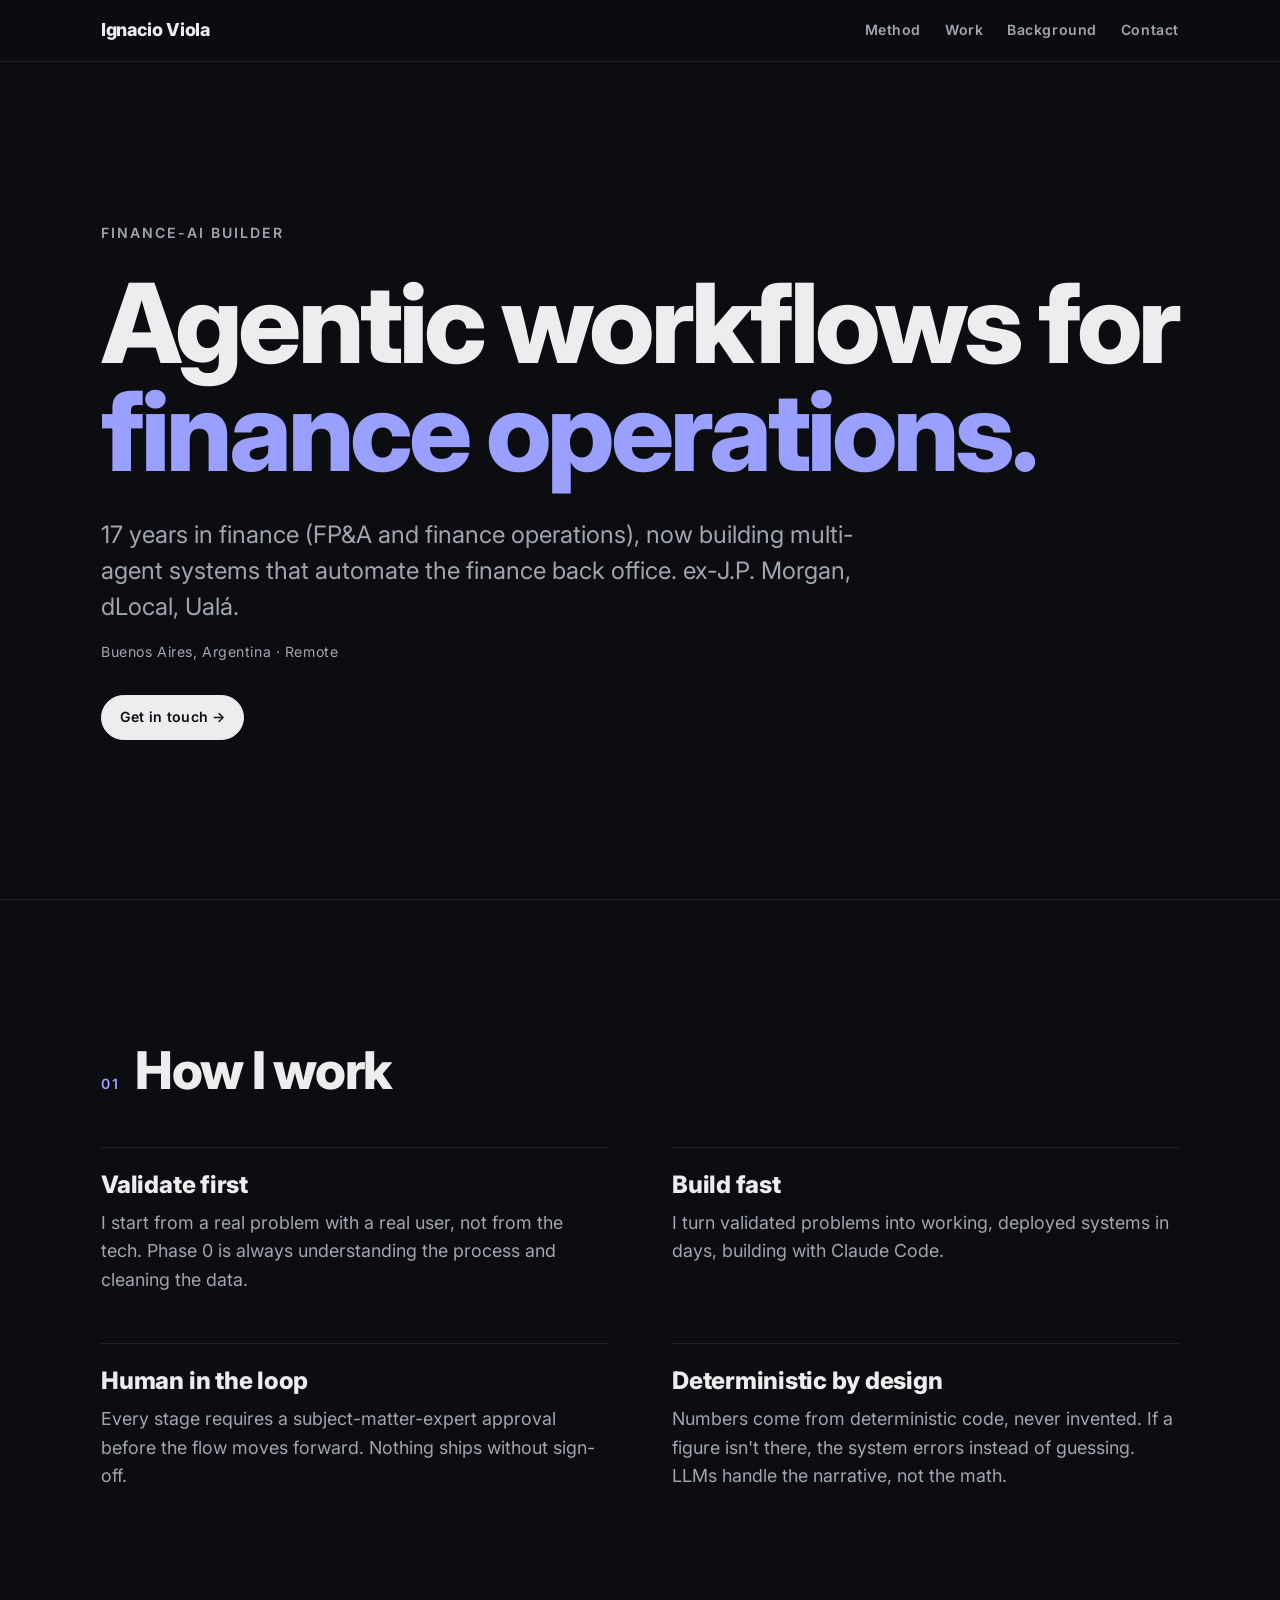
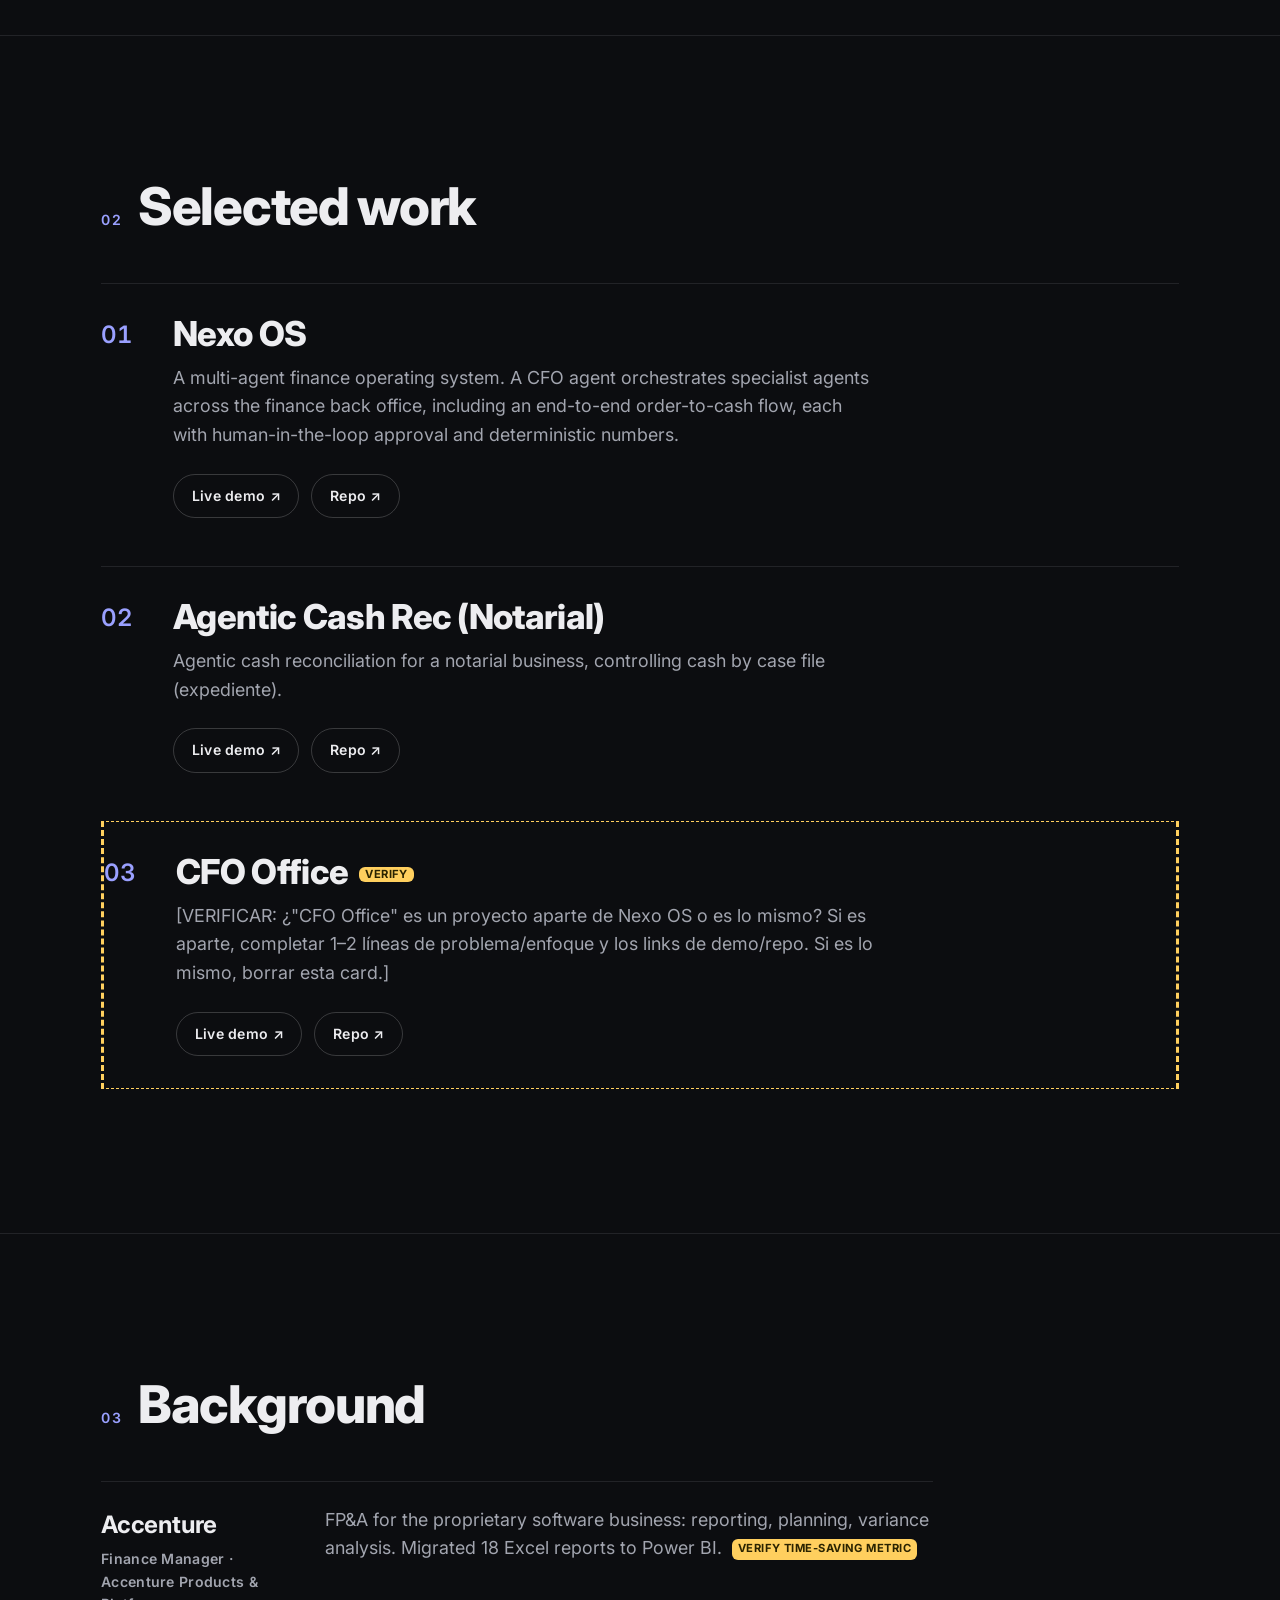
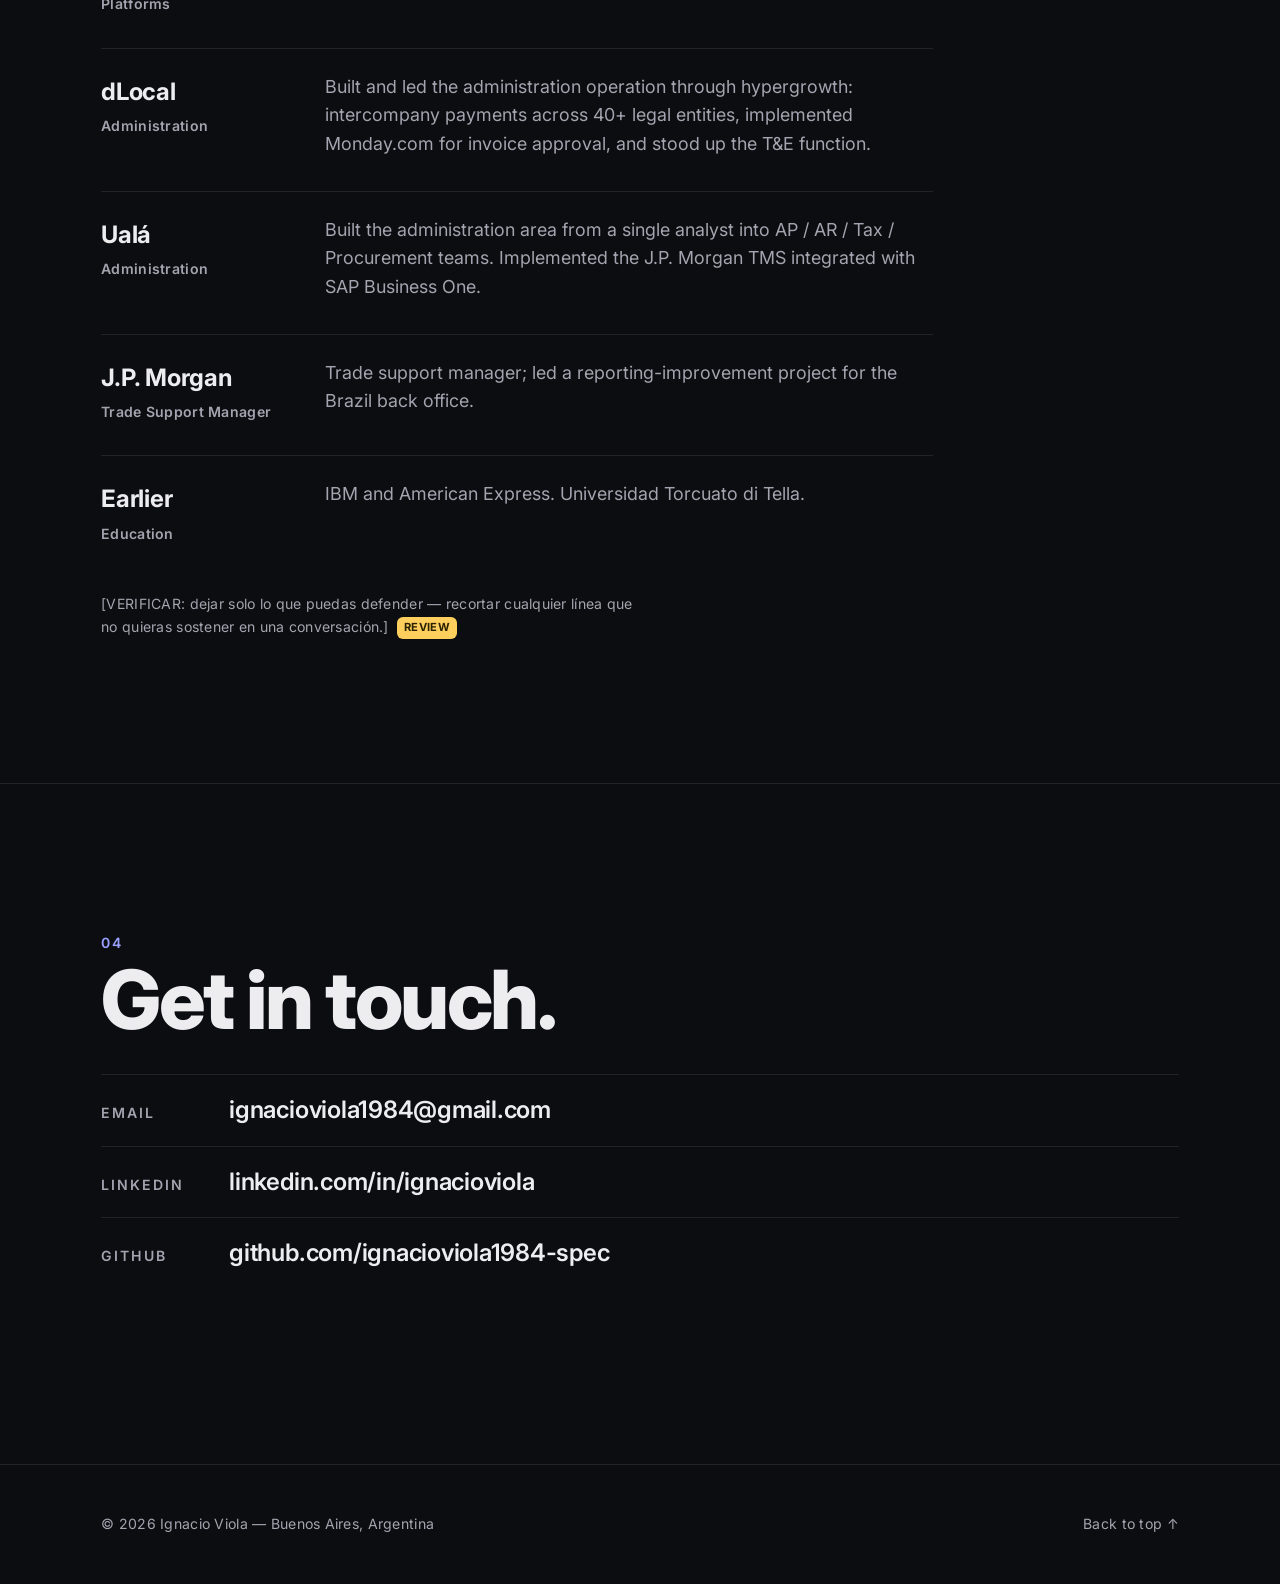
==== index.html @ 04287049 "Initial portfolio: single-page EN, sober dark design system Co-Authored-By: Claude Opus 4.8 <noreply" ====
<!DOCTYPE html>
<html lang="en">
<head>
<meta charset="UTF-8">
<meta name="viewport" content="width=device-width, initial-scale=1.0">
<title>Ignacio Viola — Finance-AI Builder</title>
<meta name="description" content="Ignacio Viola — Finance-AI Builder. 17 years in finance (FP&A and finance operations), now building multi-agent systems that automate the finance back office. Buenos Aires, Argentina. Remote.">
<meta name="robots" content="index, follow">
<meta name="theme-color" content="#0c0d10">
<!-- TODO: confirm final domain before launch -->
<link rel="canonical" href="https://ignacioviola.com/">
<link rel="icon" type="image/svg+xml" href="favicon.svg">

<!-- Open Graph / LinkedIn share -->
<meta property="og:type" content="website">
<meta property="og:site_name" content="Ignacio Viola">
<meta property="og:title" content="Ignacio Viola — Finance-AI Builder">
<meta property="og:description" content="Agentic workflows for finance operations. 17 years in finance, now building multi-agent systems that automate the finance back office.">
<meta property="og:url" content="https://ignacioviola.com/">
<!-- TODO: add real 1200x630 share image at imgs/og.jpg -->
<meta property="og:image" content="https://ignacioviola.com/imgs/og.jpg">
<meta property="og:image:width" content="1200">
<meta property="og:image:height" content="630">
<meta name="twitter:card" content="summary_large_image">
<meta name="twitter:title" content="Ignacio Viola — Finance-AI Builder">
<meta name="twitter:description" content="Agentic workflows for finance operations. Multi-agent systems for the finance back office.">
<meta name="twitter:image" content="https://ignacioviola.com/imgs/og.jpg">

<link rel="preconnect" href="https://fonts.googleapis.com">
<link rel="preconnect" href="https://fonts.gstatic.com" crossorigin>
<link href="https://fonts.googleapis.com/css2?family=Inter:wght@400;600;800&display=swap" rel="stylesheet">
<link rel="stylesheet" href="styles.css">
<script src="site.js" defer></script>

<script type="application/ld+json">
{
  "@context": "https://schema.org",
  "@type": "Person",
  "name": "Ignacio Viola",
  "jobTitle": "Finance-AI Builder",
  "description": "17 years in finance (FP&A and finance operations), building multi-agent systems that automate the finance back office.",
  "address": { "@type": "PostalAddress", "addressLocality": "Buenos Aires", "addressCountry": "AR" },
  "email": "mailto:ignacioviola1984@gmail.com",
  "url": "https://ignacioviola.com/",
  "sameAs": [
    "https://www.linkedin.com/in/ignacioviola",
    "https://github.com/ignacioviola1984-spec"
  ]
}
</script>
</head>

<body class="lang-en" id="top">

<header class="site-header">
  <div class="header-inner">
    <a class="brand" href="#top">Ignacio Viola</a>
    <nav class="nav" aria-label="Primary">
      <a href="#method">Method</a>
      <a href="#work">Work</a>
      <a href="#background">Background</a>
      <a href="#contact">Contact</a>
    </nav>
  </div>
</header>

<main>

  <!-- (1) HERO — the thesis -->
  <section class="hero wrap" aria-labelledby="hero-title">
    <p class="label">Finance-AI Builder</p>
    <h1 class="display" id="hero-title">
      Agentic workflows for <span class="accent">finance operations.</span>
    </h1>
    <p class="hero-sub">
      17 years in finance (FP&amp;A and finance operations), now building multi-agent
      systems that automate the finance back office. ex-J.P.&nbsp;Morgan, dLocal, Ualá.
    </p>
    <p class="hero-meta">Buenos Aires, Argentina · Remote</p>
    <a class="btn btn--solid" href="#contact">Get in touch →</a>
  </section>

  <!-- (2) HOW I WORK — method, above the work -->
  <section class="section contact-anchor" id="method" aria-labelledby="method-title">
    <div class="wrap">
      <div class="section-head">
        <span class="idx">01</span>
        <h2 class="section-title" id="method-title">How I work</h2>
      </div>
      <div class="method-grid">
        <article class="principle">
          <h3>Validate first</h3>
          <p>I start from a real problem with a real user, not from the tech. Phase&nbsp;0 is always understanding the process and cleaning the data.</p>
        </article>
        <article class="principle">
          <h3>Build fast</h3>
          <p>I turn validated problems into working, deployed systems in days, building with Claude Code.</p>
        </article>
        <article class="principle">
          <h3>Human in the loop</h3>
          <p>Every stage requires a subject-matter-expert approval before the flow moves forward. Nothing ships without sign-off.</p>
        </article>
        <article class="principle">
          <h3>Deterministic by design</h3>
          <p>Numbers come from deterministic code, never invented. If a figure isn't there, the system errors instead of guessing. LLMs handle the narrative, not the math.</p>
        </article>
      </div>
    </div>
  </section>

  <!-- (3) SELECTED WORK -->
  <section class="section" id="work" aria-labelledby="work-title">
    <div class="wrap">
      <div class="section-head">
        <span class="idx">02</span>
        <h2 class="section-title" id="work-title">Selected work</h2>
      </div>

      <div class="work-list">

        <article class="work-card">
          <div class="work-num">01</div>
          <div class="work-body">
            <h3>Nexo OS</h3>
            <p>A multi-agent finance operating system. A CFO agent orchestrates specialist agents across the finance back office, including an end-to-end order-to-cash flow, each with human-in-the-loop approval and deterministic numbers.</p>
            <div class="work-actions">
              <a class="btn btn--ghost" href="https://nexo-os-demo.streamlit.app/" target="_blank" rel="noopener">Live demo ↗</a>
              <a class="btn btn--ghost" href="https://github.com/ignacioviola1984-spec/nexo-os" target="_blank" rel="noopener">Repo ↗</a>
            </div>
          </div>
        </article>

        <article class="work-card">
          <div class="work-num">02</div>
          <div class="work-body">
            <h3>Agentic Cash Rec (Notarial)</h3>
            <p>Agentic cash reconciliation for a notarial business, controlling cash by case file (expediente).</p>
            <div class="work-actions">
              <a class="btn btn--ghost" href="https://cash-control-expediente.streamlit.app/" target="_blank" rel="noopener">Live demo ↗</a>
              <a class="btn btn--ghost" href="https://github.com/ignacioviola1984-spec/Agentic-Cash-Rec-for-Notarial-Business" target="_blank" rel="noopener">Repo ↗</a>
            </div>
          </div>
        </article>

        <!-- TODO: confirm whether "CFO Office" is a separate project from Nexo OS. If separate, fill title/line/links below; if it's the same, delete this card. -->
        <article class="work-card todo-card">
          <div class="work-num">03</div>
          <div class="work-body">
            <h3>CFO Office <span class="todo">Verify</span></h3>
            <p>[VERIFICAR: ¿"CFO Office" es un proyecto aparte de Nexo OS o es lo mismo? Si es aparte, completar 1–2 líneas de problema/enfoque y los links de demo/repo. Si es lo mismo, borrar esta card.]</p>
            <div class="work-actions">
              <a class="btn btn--ghost" href="#" aria-disabled="true">Live demo ↗</a>
              <a class="btn btn--ghost" href="#" aria-disabled="true">Repo ↗</a>
            </div>
          </div>
        </article>

      </div>
    </div>
  </section>

  <!-- (4) BACKGROUND -->
  <section class="section" id="background" aria-labelledby="bg-title">
    <div class="wrap">
      <div class="section-head">
        <span class="idx">03</span>
        <h2 class="section-title" id="bg-title">Background</h2>
      </div>

      <div class="timeline">
        <div class="role">
          <div class="org">Accenture<span class="seat">Finance Manager · Accenture Products &amp; Platforms</span></div>
          <p>FP&amp;A for the proprietary software business: reporting, planning, variance analysis. Migrated 18 Excel reports to Power BI. <span class="todo">Verify time-saving metric</span></p>
        </div>
        <div class="role">
          <div class="org">dLocal<span class="seat">Administration</span></div>
          <p>Built and led the administration operation through hypergrowth: intercompany payments across 40+ legal entities, implemented Monday.com for invoice approval, and stood up the T&amp;E function.</p>
        </div>
        <div class="role">
          <div class="org">Ualá<span class="seat">Administration</span></div>
          <p>Built the administration area from a single analyst into AP / AR / Tax / Procurement teams. Implemented the J.P. Morgan TMS integrated with SAP Business One.</p>
        </div>
        <div class="role">
          <div class="org">J.P. Morgan<span class="seat">Trade Support Manager</span></div>
          <p>Trade support manager; led a reporting-improvement project for the Brazil back office.</p>
        </div>
        <div class="role">
          <div class="org">Earlier<span class="seat">Education</span></div>
          <p>IBM and American Express. Universidad Torcuato di Tella.</p>
        </div>
      </div>

      <p class="bg-foot">[VERIFICAR: dejar solo lo que puedas defender — recortar cualquier línea que no quieras sostener en una conversación.] <span class="todo">Review</span></p>
    </div>
  </section>

  <!-- (5) CONTACT -->
  <section class="section contact" id="contact" aria-labelledby="contact-title">
    <div class="wrap">
      <span class="idx" style="color:var(--accent);font-size:var(--step--1);font-weight:600;letter-spacing:0.1em;">04</span>
      <h2 id="contact-title">Get in touch.</h2>
      <div class="contact-links">
        <div class="contact-row">
          <span class="label">Email</span>
          <a href="mailto:ignacioviola1984@gmail.com">ignacioviola1984@gmail.com</a>
        </div>
        <div class="contact-row">
          <span class="label">LinkedIn</span>
          <a href="https://www.linkedin.com/in/ignacioviola" target="_blank" rel="noopener">linkedin.com/in/ignacioviola</a>
        </div>
        <div class="contact-row">
          <span class="label">GitHub</span>
          <a href="https://github.com/ignacioviola1984-spec" target="_blank" rel="noopener">github.com/ignacioviola1984-spec</a>
        </div>
      </div>
    </div>
  </section>

</main>

<footer class="site-footer">
  <div class="footer-inner">
    <span>© 2026 Ignacio Viola — Buenos Aires, Argentina</span>
    <a href="#top">Back to top ↑</a>
  </div>
</footer>

</body>
</html>
---- styles.css ----
/* ============================================================
   IGNACIO VIOLA — PORTFOLIO
   Design system: sober dark, one typeface (Inter), one accent.
   Restraint over decoration. Tokens only — no loose values.
   ============================================================ */

/* ---------- design tokens ---------- */
:root {
  /* color — dark, sober, single accent */
  --bg:          #0c0d10;
  --surface:     #15161b;
  --surface-2:   #1c1e25;
  --ink:         #ededf0;
  --ink-muted:   #a2a5af;   /* ~7:1 on --bg, passes AA */
  --line:        rgba(237, 237, 240, 0.10);
  --line-strong: rgba(237, 237, 240, 0.20);
  --accent:      #9aa0ff;   /* soft periwinkle, used sparingly */
  --accent-ink:  #0c0d10;   /* text on accent fills */

  /* typography — one family, hierarchy by weight + size + tracking */
  --font: "Inter", system-ui, -apple-system, Segoe UI, Roboto, sans-serif;
  --step--1: clamp(0.80rem, 0.77rem + 0.15vw, 0.88rem);
  --step-0:  clamp(1.00rem, 0.96rem + 0.20vw, 1.13rem);
  --step-1:  clamp(1.20rem, 1.10rem + 0.50vw, 1.55rem);
  --step-2:  clamp(1.55rem, 1.35rem + 1.00vw, 2.30rem);
  --step-3:  clamp(2.05rem, 1.65rem + 2.00vw, 3.40rem);
  --step-4:  clamp(2.70rem, 1.90rem + 4.00vw, 5.20rem);
  --step-5:  clamp(3.30rem, 2.10rem + 6.00vw, 7.00rem);

  /* spacing scale (4px base) */
  --space-1: 0.25rem;
  --space-2: 0.5rem;
  --space-3: 0.75rem;
  --space-4: 1rem;
  --space-6: 1.5rem;
  --space-8: 2rem;
  --space-12: 3rem;
  --space-16: 4rem;
  --space-24: 6rem;
  --section-y: clamp(4rem, 3rem + 8vw, 9rem);

  /* layout */
  --max: 1180px;
  --measure: 60ch;
  --gutter: clamp(1.25rem, 0.8rem + 3vw, 3.5rem);

  /* shape + motion */
  --radius: 14px;
  --radius-sm: 10px;
  --ease: cubic-bezier(0.22, 0.61, 0.36, 1);
  --t-fast: 160ms;
  --t: 240ms;
}

/* ---------- reset ---------- */
*, *::before, *::after { box-sizing: border-box; }
* { margin: 0; }

html { scroll-behavior: smooth; -webkit-text-size-adjust: 100%; }

body {
  background: var(--bg);
  color: var(--ink);
  font-family: var(--font);
  font-size: var(--step-0);
  line-height: 1.6;
  font-weight: 400;
  -webkit-font-smoothing: antialiased;
  text-rendering: optimizeLegibility;
}

img, svg { display: block; max-width: 100%; }

a { color: inherit; text-decoration: none; }

::selection { background: var(--accent); color: var(--accent-ink); }

/* i18n scaffold (EN-only for now; flip with body.lang-es later) */
body.lang-es .en { display: none; }
body.lang-en .es { display: none; }

/* ---------- typography roles ---------- */
.label {
  font-size: var(--step--1);
  font-weight: 600;
  letter-spacing: 0.14em;
  text-transform: uppercase;
  color: var(--ink-muted);
}

h1, h2, h3 { line-height: 1.05; font-weight: 800; letter-spacing: -0.02em; }

.display {
  font-size: var(--step-5);
  line-height: 0.98;
  letter-spacing: -0.035em;
}

.section-title {
  font-size: var(--step-3);
  letter-spacing: -0.025em;
}

p { max-width: var(--measure); }

.lead { font-size: var(--step-1); color: var(--ink-muted); line-height: 1.5; font-weight: 400; }

.muted { color: var(--ink-muted); }

/* ---------- layout primitives ---------- */
.wrap {
  max-width: var(--max);
  margin-inline: auto;
  padding-inline: var(--gutter);
}

.section {
  padding-block: var(--section-y);
  border-top: 1px solid var(--line);
}

.section-head {
  display: flex;
  align-items: baseline;
  gap: var(--space-4);
  margin-bottom: var(--space-12);
}

.section-head .idx {
  font-size: var(--step--1);
  font-weight: 600;
  color: var(--accent);
  letter-spacing: 0.1em;
}

/* ---------- header ---------- */
.site-header {
  position: sticky;
  top: 0;
  z-index: 50;
  background: color-mix(in srgb, var(--bg) 82%, transparent);
  backdrop-filter: blur(12px);
  -webkit-backdrop-filter: blur(12px);
  border-bottom: 1px solid var(--line);
}

.header-inner {
  max-width: var(--max);
  margin-inline: auto;
  padding: var(--space-4) var(--gutter);
  display: flex;
  align-items: center;
  justify-content: space-between;
  gap: var(--space-4);
}

.brand { font-weight: 800; letter-spacing: -0.02em; font-size: var(--step-0); }

.nav { display: flex; gap: var(--space-6); }

.nav a {
  font-size: var(--step--1);
  font-weight: 600;
  letter-spacing: 0.04em;
  color: var(--ink-muted);
  transition: color var(--t-fast) var(--ease);
}

.nav a:hover { color: var(--ink); }

/* ---------- buttons ---------- */
.btn {
  display: inline-flex;
  align-items: center;
  gap: var(--space-2);
  padding: 0.7em 1.25em;
  border-radius: 999px;
  border: 1px solid var(--line-strong);
  font-weight: 600;
  font-size: var(--step--1);
  letter-spacing: 0.02em;
  color: var(--ink);
  transition: border-color var(--t-fast) var(--ease),
              background var(--t-fast) var(--ease),
              color var(--t-fast) var(--ease),
              transform var(--t-fast) var(--ease);
}

.btn:hover { border-color: var(--ink); transform: translateY(-1px); }

.btn--solid { background: var(--ink); color: var(--bg); border-color: var(--ink); }
.btn--solid:hover { background: var(--accent); border-color: var(--accent); color: var(--accent-ink); }

.btn--ghost { border-color: var(--line-strong); }

/* ---------- focus (a11y) ---------- */
a:focus-visible,
.btn:focus-visible,
.nav a:focus-visible {
  outline: 2px solid var(--accent);
  outline-offset: 3px;
  border-radius: 4px;
}

/* ---------- hero ---------- */
.hero {
  padding-block: clamp(4rem, 3rem + 10vw, 10rem);
}

.hero .label { margin-bottom: var(--space-6); }

.hero h1 { margin-bottom: var(--space-8); max-width: 16ch; }

.hero .accent { color: var(--accent); }

.hero-sub {
  font-size: var(--step-1);
  color: var(--ink-muted);
  max-width: 52ch;
  line-height: 1.5;
  margin-bottom: var(--space-4);
}

.hero-meta {
  font-size: var(--step--1);
  color: var(--ink-muted);
  letter-spacing: 0.04em;
  margin-bottom: var(--space-8);
}

/* ---------- method ---------- */
.method-grid {
  display: grid;
  grid-template-columns: repeat(2, 1fr);
  gap: var(--space-12) var(--space-16);
}

.principle { border-top: 1px solid var(--line); padding-top: var(--space-6); }

.principle h3 {
  font-size: var(--step-1);
  letter-spacing: -0.01em;
  margin-bottom: var(--space-3);
}

.principle p { color: var(--ink-muted); max-width: 46ch; }

/* ---------- selected work ---------- */
.work-list { display: grid; gap: var(--space-4); }

.work-card {
  display: grid;
  grid-template-columns: 3rem 1fr;
  gap: var(--space-2) var(--space-6);
  padding: var(--space-8) 0;
  border-top: 1px solid var(--line);
  transition: transform var(--t) var(--ease);
}

.work-card:last-child { border-bottom: 1px solid var(--line); }
.work-card:hover { transform: translateX(6px); }

.work-num {
  font-size: var(--step-1);
  font-weight: 600;
  color: var(--accent);
  font-variant-numeric: tabular-nums;
}

.work-body h3 { font-size: var(--step-2); letter-spacing: -0.02em; margin-bottom: var(--space-3); }
.work-body p { color: var(--ink-muted); margin-bottom: var(--space-6); max-width: 64ch; }

.work-actions { display: flex; flex-wrap: wrap; gap: var(--space-3); }

/* ---------- background ---------- */
.timeline { display: grid; gap: var(--space-8); max-width: 52rem; }

.role {
  display: grid;
  grid-template-columns: 12rem 1fr;
  gap: var(--space-2) var(--space-8);
  border-top: 1px solid var(--line);
  padding-top: var(--space-6);
}

.role .org { font-weight: 700; font-size: var(--step-1); letter-spacing: -0.01em; }
.role .org .seat { display: block; font-size: var(--step--1); font-weight: 600; color: var(--ink-muted); letter-spacing: 0.02em; margin-top: var(--space-1); }
.role p { color: var(--ink-muted); }

.bg-foot { margin-top: var(--space-12); color: var(--ink-muted); font-size: var(--step--1); letter-spacing: 0.02em; }

/* ---------- contact ---------- */
.contact h2 { font-size: var(--step-4); letter-spacing: -0.03em; margin-bottom: var(--space-8); max-width: 14ch; }

.contact-links { display: grid; gap: var(--space-4); margin-bottom: var(--space-12); }

.contact-row {
  display: flex;
  align-items: baseline;
  gap: var(--space-4);
  flex-wrap: wrap;
  border-top: 1px solid var(--line);
  padding-top: var(--space-4);
}

.contact-row .label { min-width: 7rem; }

.contact-row a {
  font-size: var(--step-1);
  font-weight: 600;
  letter-spacing: -0.01em;
  transition: color var(--t-fast) var(--ease);
}

.contact-row a:hover { color: var(--accent); }

/* ---------- footer ---------- */
.site-footer {
  border-top: 1px solid var(--line);
  padding-block: var(--space-12);
}

.footer-inner {
  max-width: var(--max);
  margin-inline: auto;
  padding-inline: var(--gutter);
  display: flex;
  justify-content: space-between;
  align-items: center;
  flex-wrap: wrap;
  gap: var(--space-4);
  font-size: var(--step--1);
  color: var(--ink-muted);
  letter-spacing: 0.02em;
}

.footer-inner a { transition: color var(--t-fast) var(--ease); }
.footer-inner a:hover { color: var(--ink); }

/* ---------- TODO badge (visible in-page) ---------- */
.todo {
  display: inline-block;
  background: #ffcf5e;
  color: #2a2300;
  font-size: 0.7rem;
  font-weight: 700;
  letter-spacing: 0.04em;
  text-transform: uppercase;
  padding: 0.15em 0.55em;
  border-radius: 6px;
  vertical-align: middle;
  margin-left: 0.4em;
}

.todo-card {
  border-style: dashed !important;
  border-color: #ffcf5e !important;
}

/* ---------- micro-interactions: reveal on scroll ---------- */
.reveal {
  opacity: 0;
  transform: translateY(18px);
  transition: opacity 0.7s var(--ease), transform 0.7s var(--ease);
  will-change: opacity, transform;
}
.reveal.is-visible { opacity: 1; transform: none; }

/* ---------- reduced motion ---------- */
@media (prefers-reduced-motion: reduce) {
  html { scroll-behavior: auto; }
  .reveal { opacity: 1; transform: none; transition: none; }
  * { animation-duration: 0.01ms !important; transition-duration: 0.01ms !important; }
}

/* ---------- responsive ---------- */
@media (max-width: 860px) {
  .method-grid { grid-template-columns: 1fr; gap: var(--space-8); }
  .role { grid-template-columns: 1fr; gap: var(--space-2); }
  .role .org .seat { margin-top: 0; }
}

@media (max-width: 620px) {
  .nav { display: none; }
  .header-inner { justify-content: space-between; }
  .work-card { grid-template-columns: 1fr; gap: var(--space-3); }
  .work-num { font-size: var(--step-0); }
}
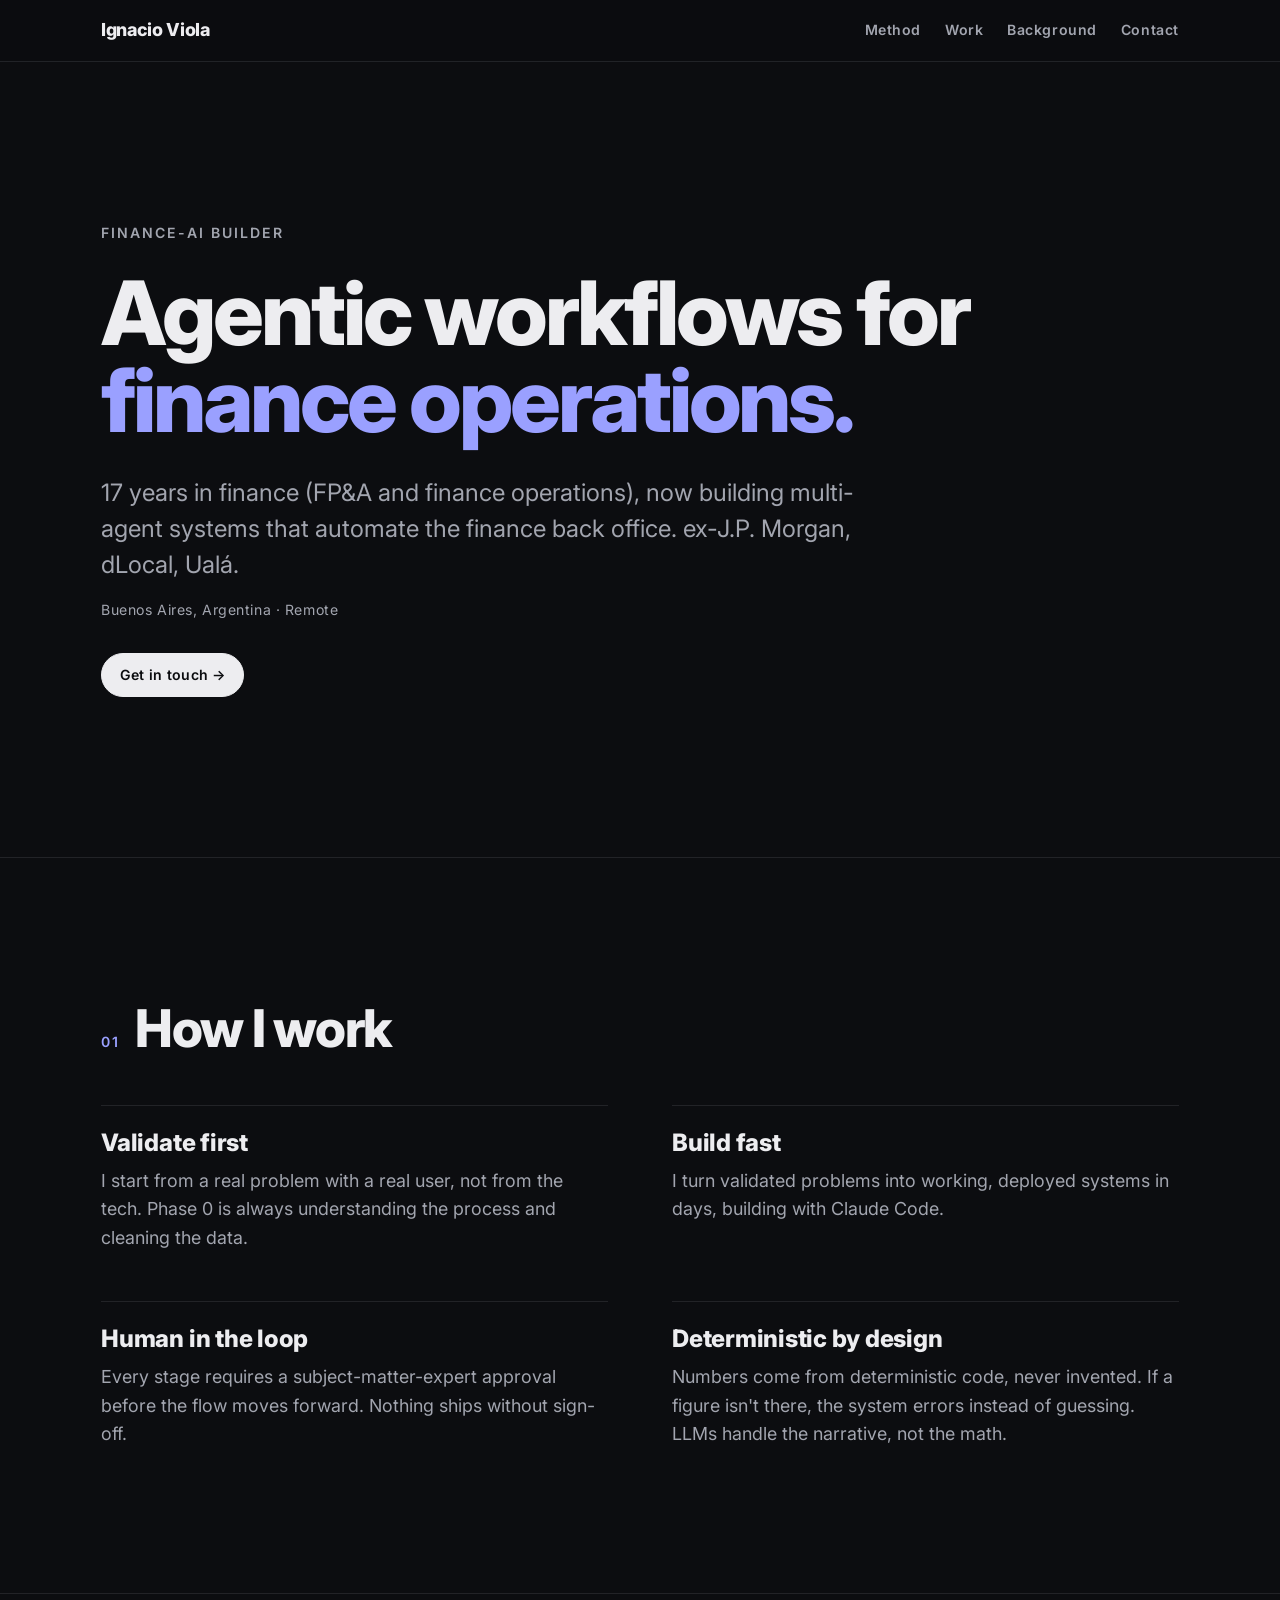
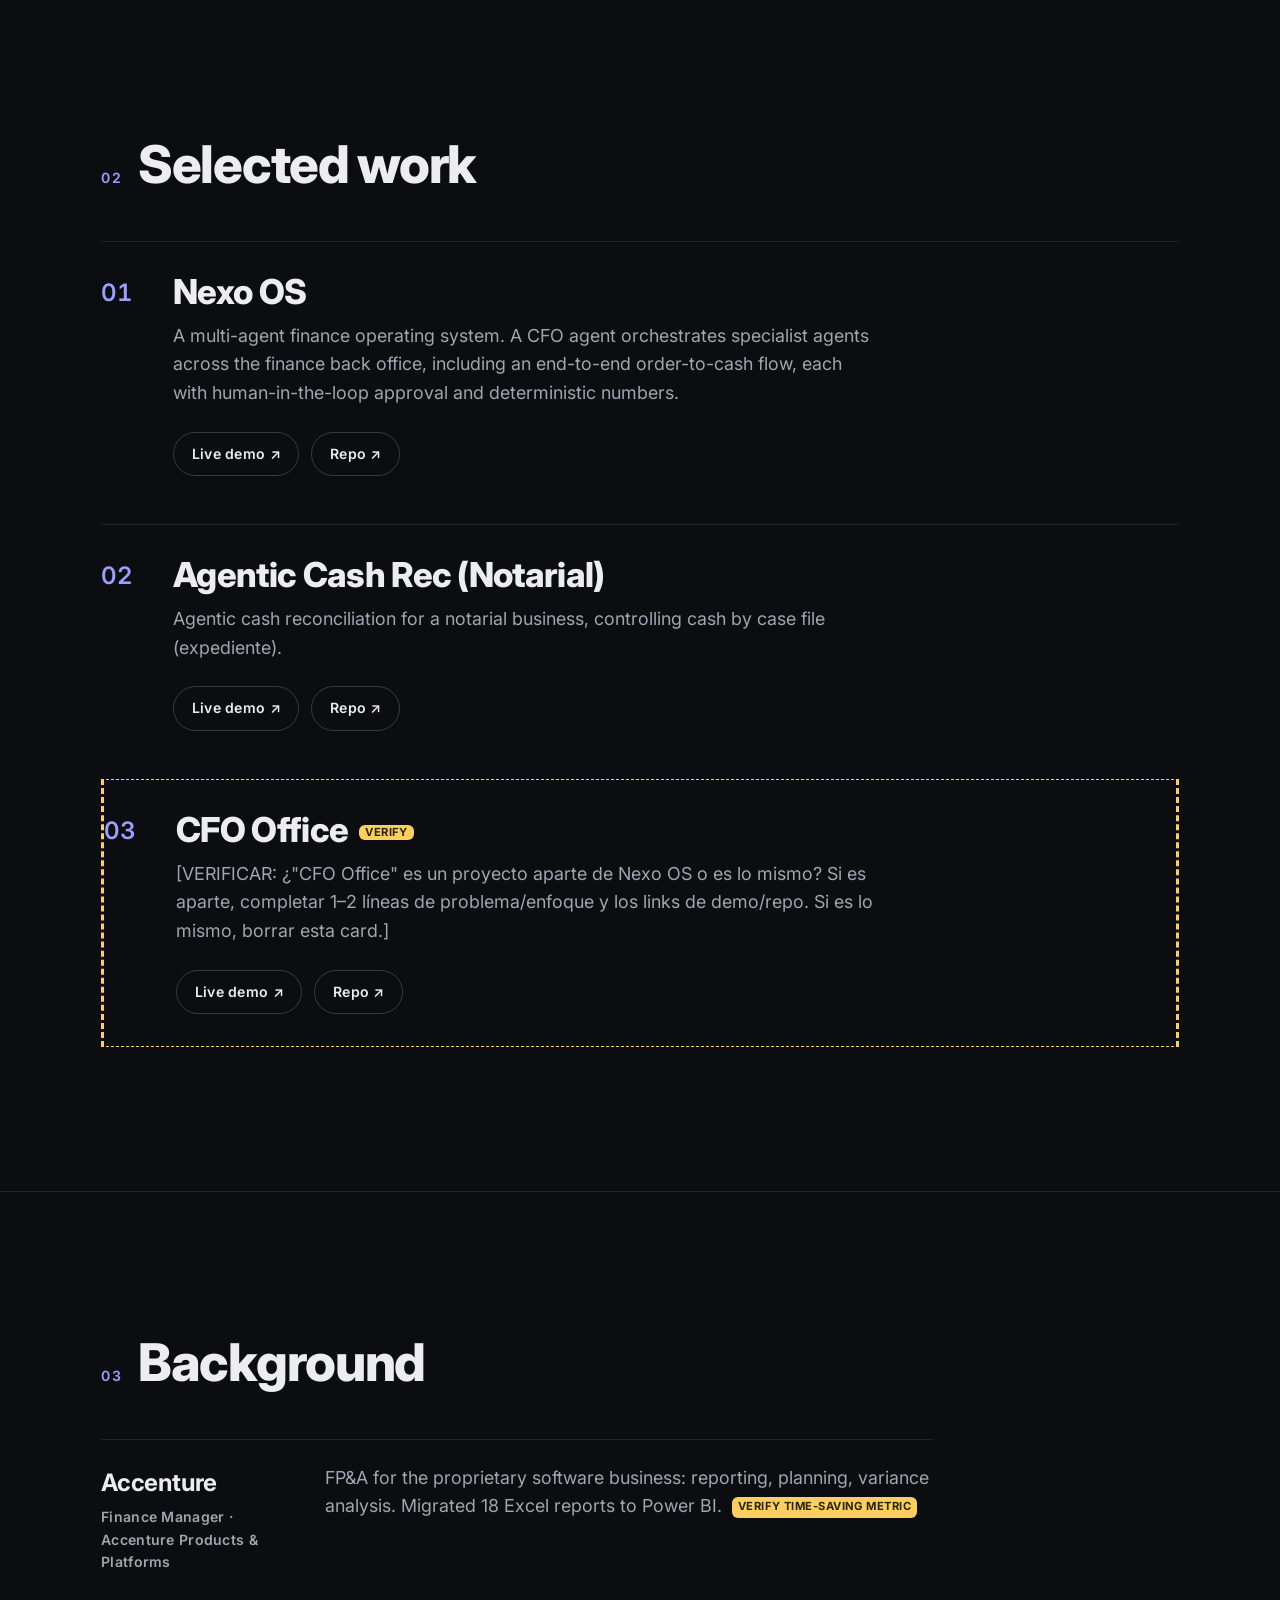
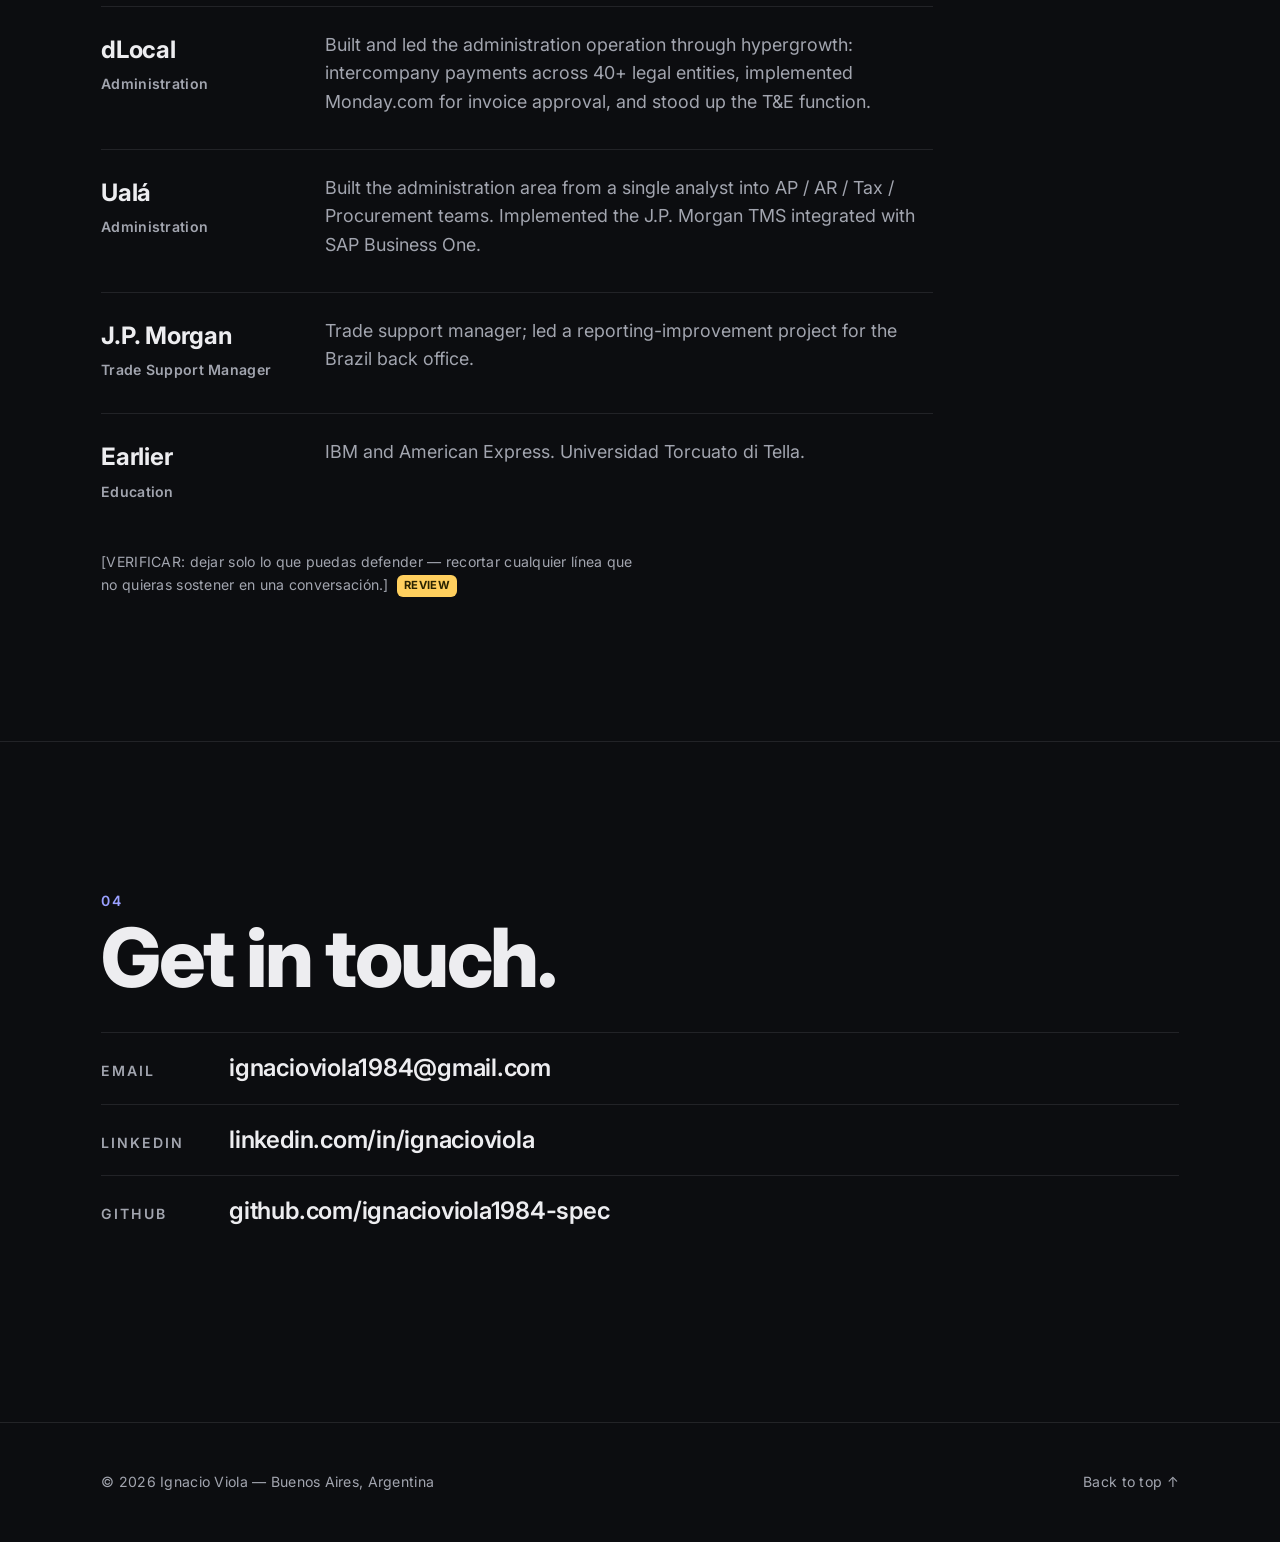
==== commit bf2001d8: "Polish: fluid hero on mobile, no-JS content fallback, overflow safety Co-Authored-By: Claude Opus 4." ====
--- a/index.html
+++ b/index.html
@@ -7,6 +7,8 @@
 <meta name="description" content="Ignacio Viola — Finance-AI Builder. 17 years in finance (FP&A and finance operations), now building multi-agent systems that automate the finance back office. Buenos Aires, Argentina. Remote.">
 <meta name="robots" content="index, follow">
 <meta name="theme-color" content="#0c0d10">
+<!-- mark JS available so reveal-on-scroll only hides content when it can also reveal it (no-JS = full content) -->
+<script>document.documentElement.classList.add('js');</script>
 <!-- TODO: confirm final domain before launch -->
 <link rel="canonical" href="https://ignacioviola.com/">
 <link rel="icon" type="image/svg+xml" href="favicon.svg">
--- a/styles.css
+++ b/styles.css
@@ -25,7 +25,7 @@
   --step-2:  clamp(1.55rem, 1.35rem + 1.00vw, 2.30rem);
   --step-3:  clamp(2.05rem, 1.65rem + 2.00vw, 3.40rem);
   --step-4:  clamp(2.70rem, 1.90rem + 4.00vw, 5.20rem);
-  --step-5:  clamp(3.30rem, 2.10rem + 6.00vw, 7.00rem);
+  --step-5:  clamp(2.55rem, 1.55rem + 5.00vw, 7.00rem);
 
   /* spacing scale (4px base) */
   --space-1: 0.25rem;
@@ -67,6 +67,7 @@
   font-weight: 400;
   -webkit-font-smoothing: antialiased;
   text-rendering: optimizeLegibility;
+  overflow-x: hidden; /* safety net against accidental horizontal scroll */
 }
 
 img, svg { display: block; max-width: 100%; }
@@ -358,13 +359,14 @@
 }
 
 /* ---------- micro-interactions: reveal on scroll ---------- */
-.reveal {
+/* scoped to html.js: without JS, content stays fully visible */
+html.js .reveal {
   opacity: 0;
   transform: translateY(18px);
   transition: opacity 0.7s var(--ease), transform 0.7s var(--ease);
   will-change: opacity, transform;
 }
-.reveal.is-visible { opacity: 1; transform: none; }
+html.js .reveal.is-visible { opacity: 1; transform: none; }
 
 /* ---------- reduced motion ---------- */
 @media (prefers-reduced-motion: reduce) {
@@ -385,4 +387,7 @@
   .header-inner { justify-content: space-between; }
   .work-card { grid-template-columns: 1fr; gap: var(--space-3); }
   .work-num { font-size: var(--step-0); }
-}
+  .hero h1 { max-width: none; }
+  .display { font-size: clamp(2.1rem, 1.3rem + 4vw, 2.8rem); overflow-wrap: break-word; }
+  .contact h2 { font-size: var(--step-3); }
+}
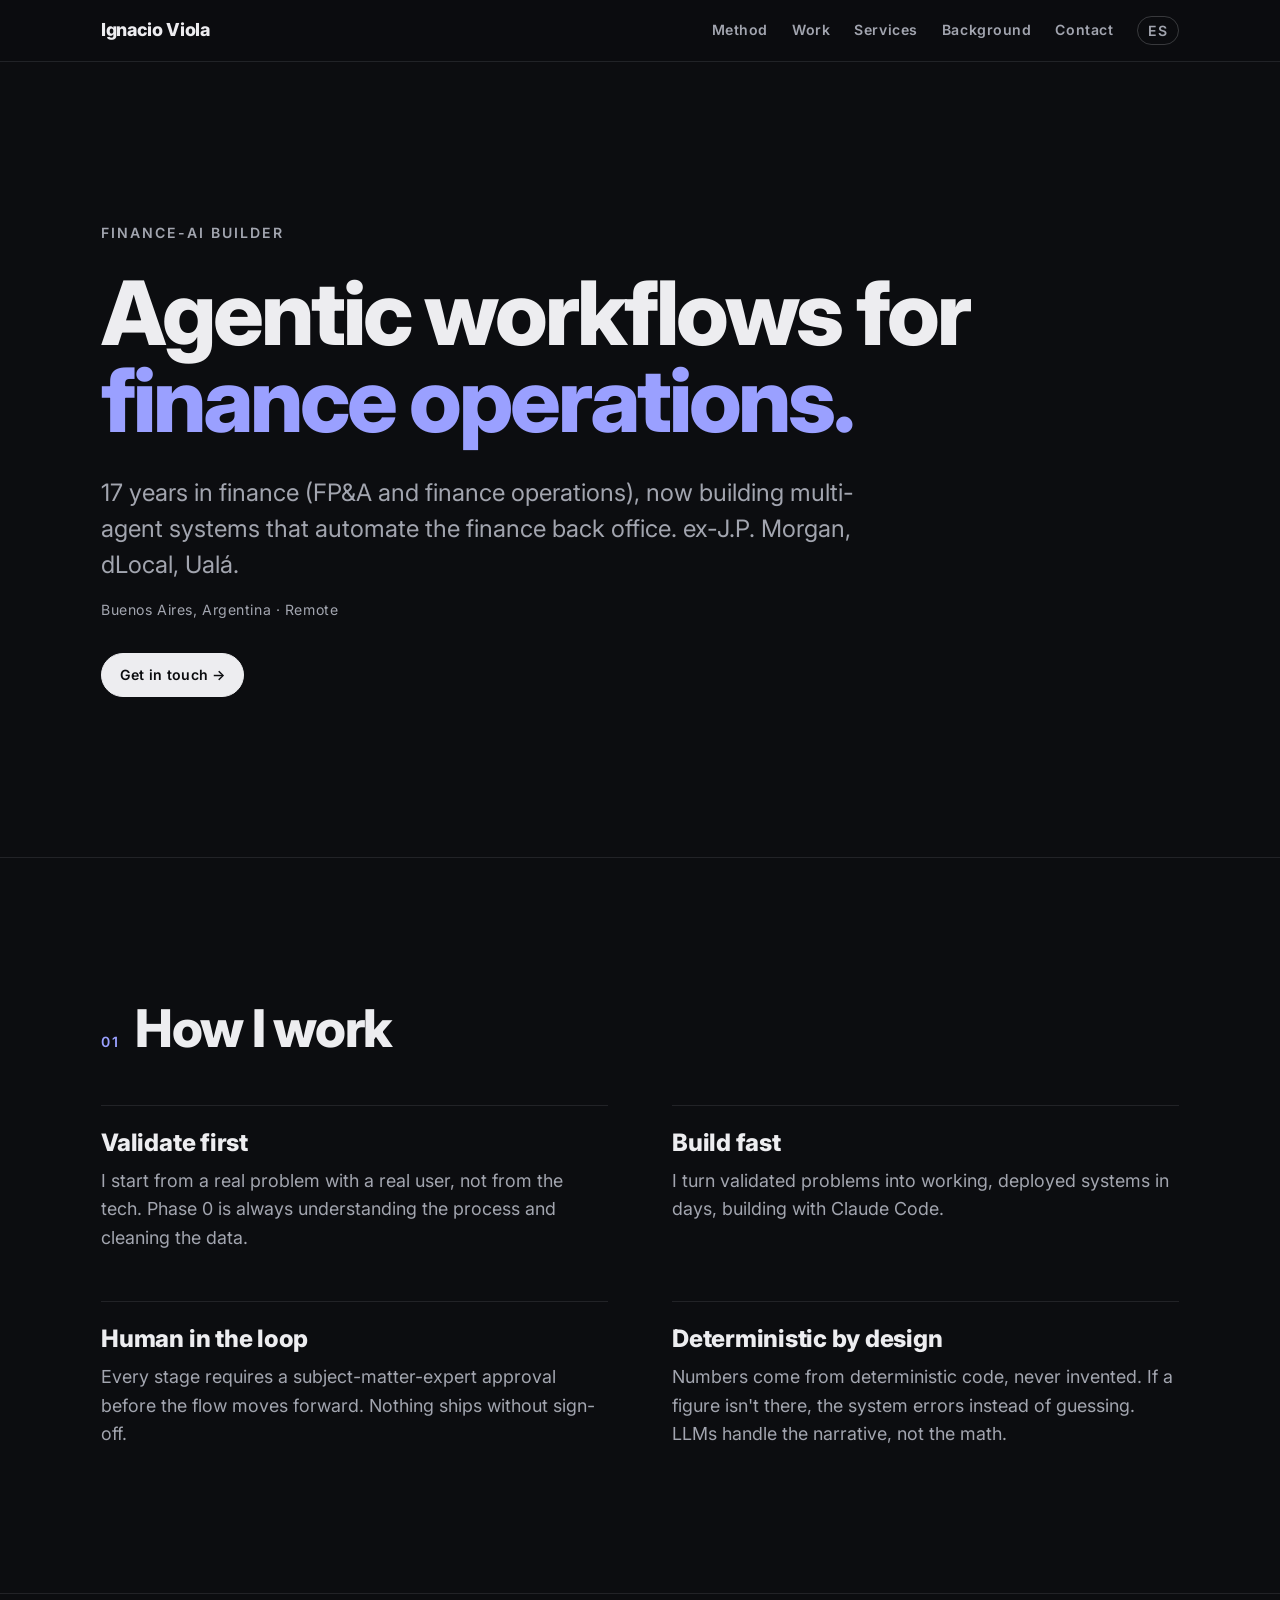
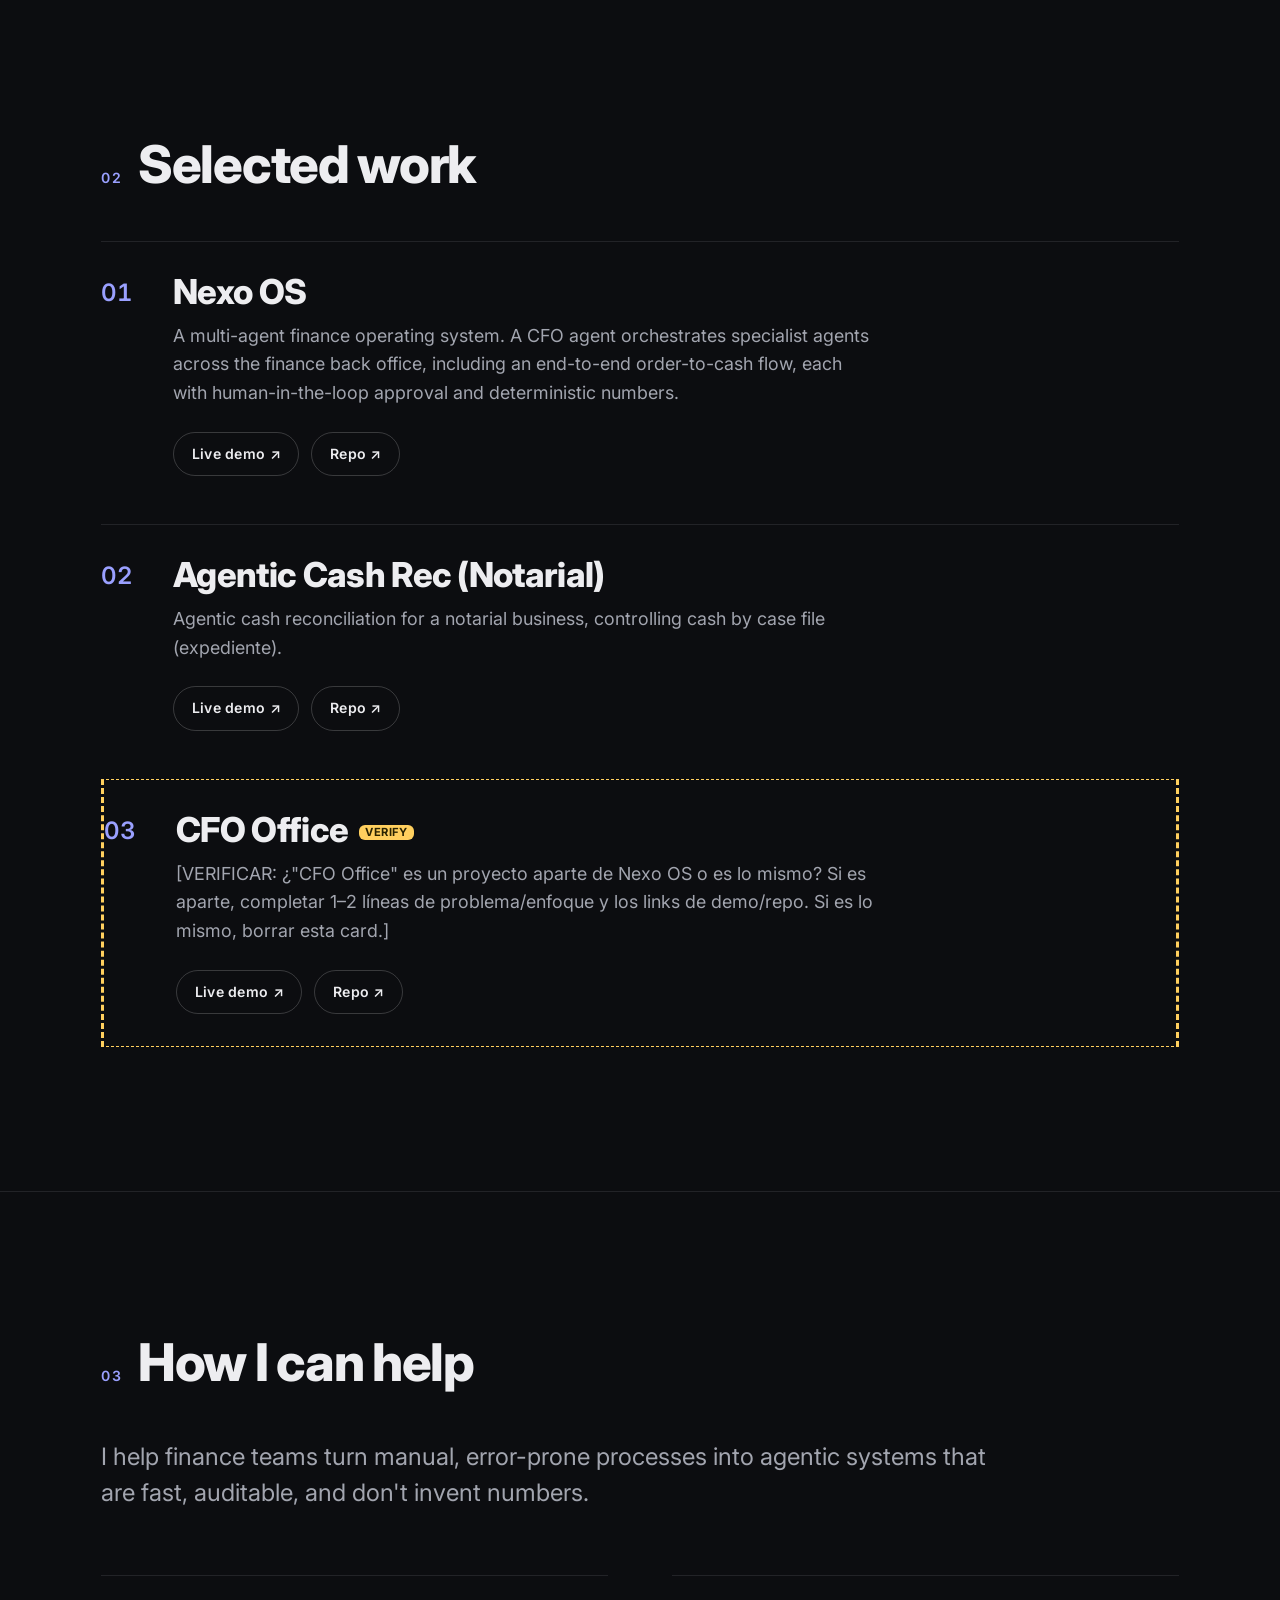
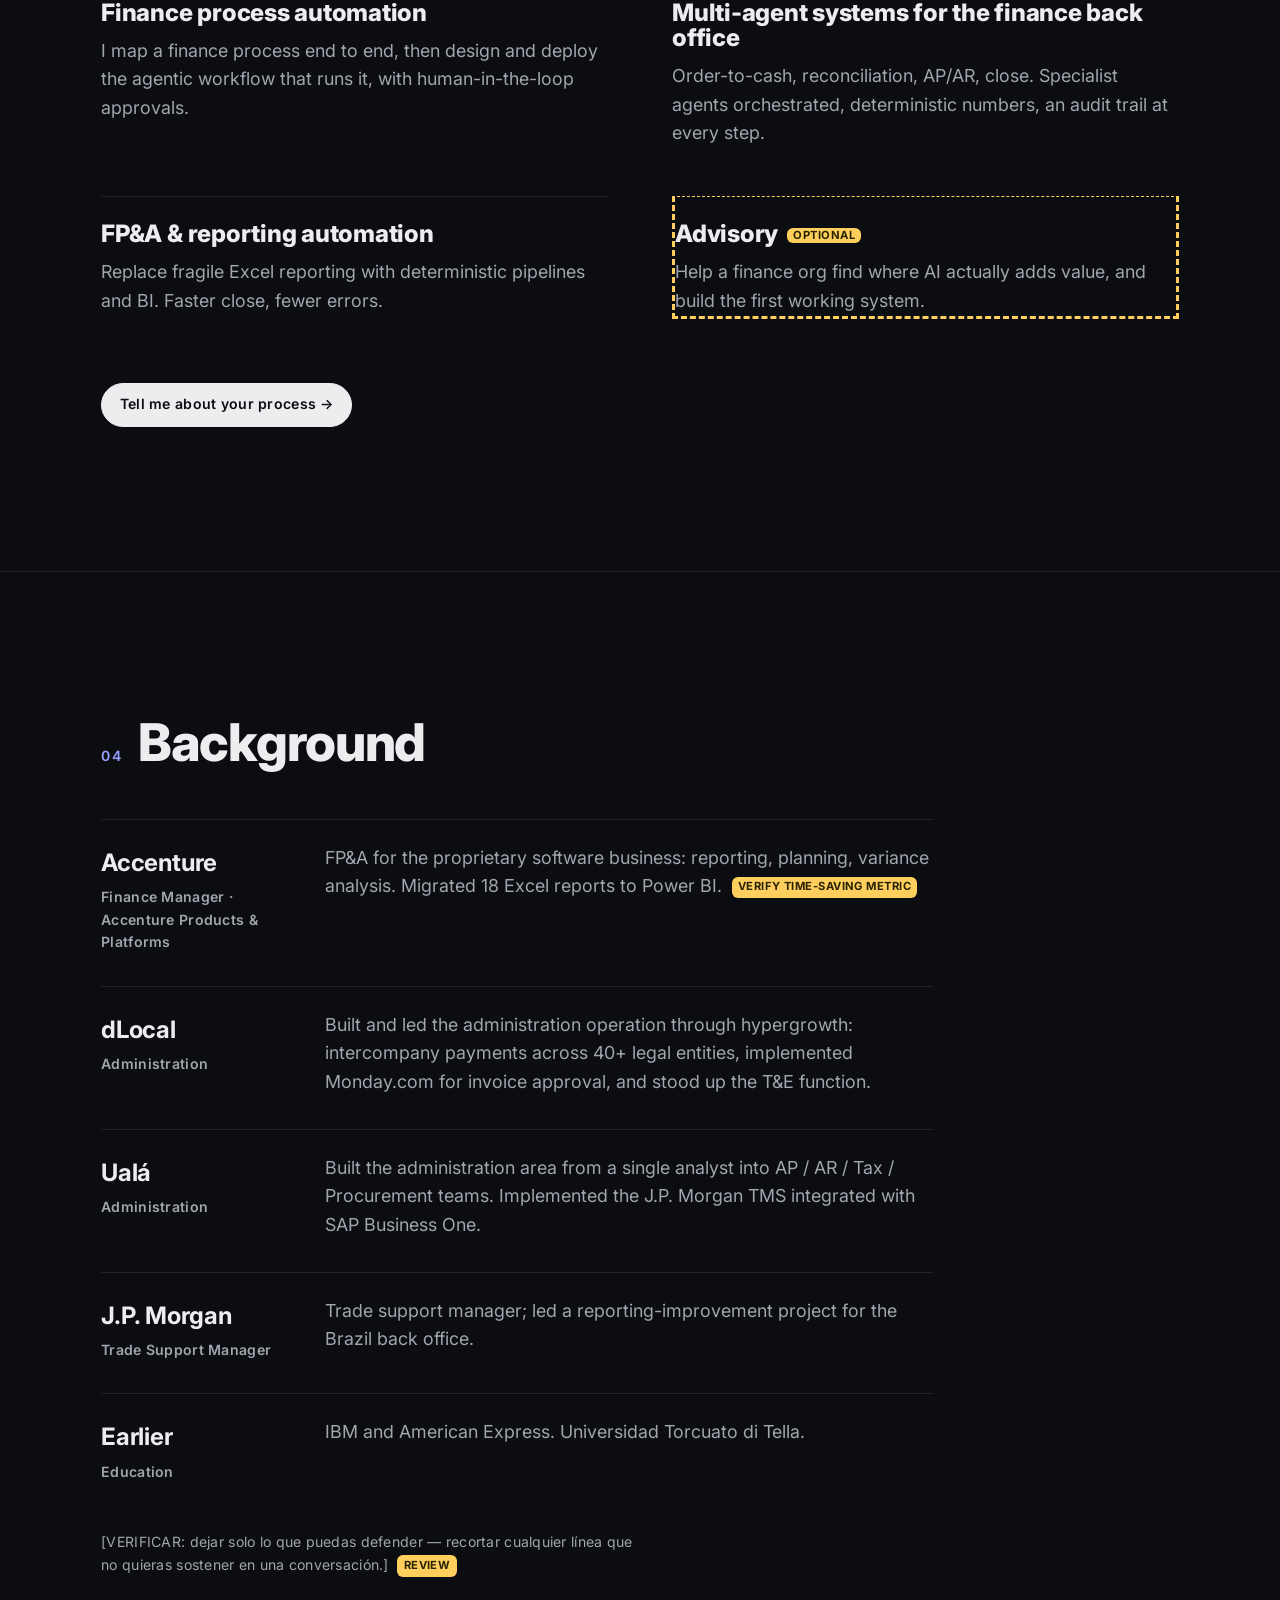
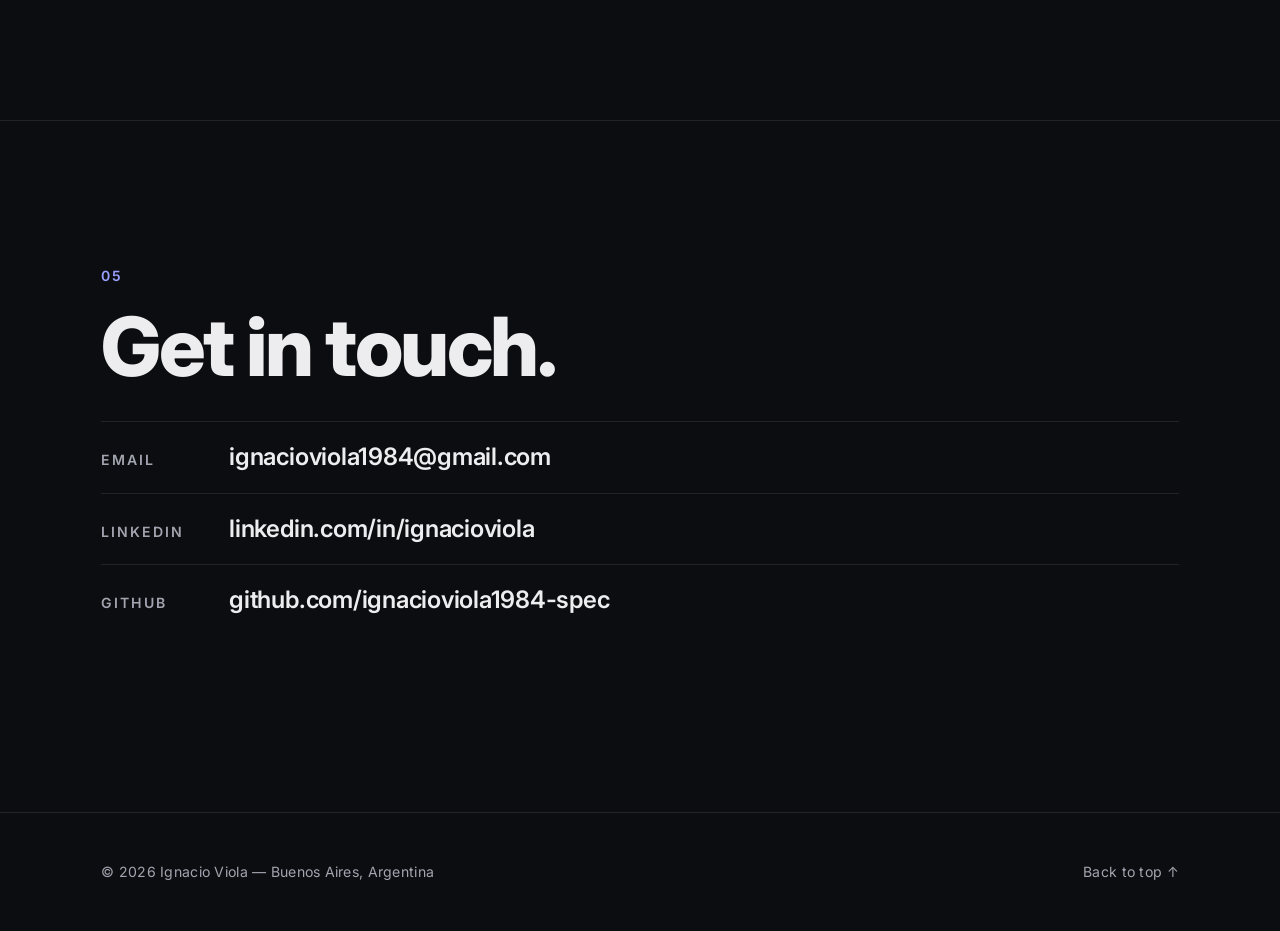
==== commit 7810af40: "Add bilingual EN/ES toggle, visible Services section, Netlify config - Full EN/ES content with persi" ====
--- a/index.html
+++ b/index.html
@@ -57,12 +57,16 @@
 <header class="site-header">
   <div class="header-inner">
     <a class="brand" href="#top">Ignacio Viola</a>
-    <nav class="nav" aria-label="Primary">
-      <a href="#method">Method</a>
-      <a href="#work">Work</a>
-      <a href="#background">Background</a>
-      <a href="#contact">Contact</a>
-    </nav>
+    <div class="header-right">
+      <nav class="nav" aria-label="Primary">
+        <a href="#method"><span class="en">Method</span><span class="es">Método</span></a>
+        <a href="#work"><span class="en">Work</span><span class="es">Trabajo</span></a>
+        <a href="#services"><span class="en">Services</span><span class="es">Servicios</span></a>
+        <a href="#background"><span class="en">Background</span><span class="es">Trayectoria</span></a>
+        <a href="#contact"><span class="en">Contact</span><span class="es">Contacto</span></a>
+      </nav>
+      <button class="lang-toggle" id="langBtn" type="button" onclick="toggleLang()" aria-label="Switch language / Cambiar idioma">ES</button>
+    </div>
   </div>
 </header>
 
@@ -72,39 +76,55 @@
   <section class="hero wrap" aria-labelledby="hero-title">
     <p class="label">Finance-AI Builder</p>
     <h1 class="display" id="hero-title">
-      Agentic workflows for <span class="accent">finance operations.</span>
+      <span class="en">Agentic workflows for <span class="accent">finance operations.</span></span>
+      <span class="es">Flujos de trabajo agénticos para <span class="accent">operaciones financieras.</span></span>
     </h1>
     <p class="hero-sub">
-      17 years in finance (FP&amp;A and finance operations), now building multi-agent
-      systems that automate the finance back office. ex-J.P.&nbsp;Morgan, dLocal, Ualá.
+      <span class="en">17 years in finance (FP&amp;A and finance operations), now building multi-agent systems that automate the finance back office. ex-J.P.&nbsp;Morgan, dLocal, Ualá.</span>
+      <span class="es">17 años en finanzas (FP&amp;A y operaciones financieras), ahora construyo sistemas multiagente que automatizan el back office financiero. ex-J.P.&nbsp;Morgan, dLocal, Ualá.</span>
     </p>
-    <p class="hero-meta">Buenos Aires, Argentina · Remote</p>
-    <a class="btn btn--solid" href="#contact">Get in touch →</a>
+    <p class="hero-meta">
+      <span class="en">Buenos Aires, Argentina · Remote</span>
+      <span class="es">Buenos Aires, Argentina · Remoto</span>
+    </p>
+    <a class="btn btn--solid" href="#contact"><span class="en">Get in touch →</span><span class="es">Hablemos →</span></a>
   </section>
 
   <!-- (2) HOW I WORK — method, above the work -->
-  <section class="section contact-anchor" id="method" aria-labelledby="method-title">
+  <section class="section" id="method" aria-labelledby="method-title">
     <div class="wrap">
       <div class="section-head">
         <span class="idx">01</span>
-        <h2 class="section-title" id="method-title">How I work</h2>
+        <h2 class="section-title" id="method-title"><span class="en">How I work</span><span class="es">Cómo trabajo</span></h2>
       </div>
       <div class="method-grid">
         <article class="principle">
-          <h3>Validate first</h3>
-          <p>I start from a real problem with a real user, not from the tech. Phase&nbsp;0 is always understanding the process and cleaning the data.</p>
+          <h3><span class="en">Validate first</span><span class="es">Validar primero</span></h3>
+          <p>
+            <span class="en">I start from a real problem with a real user, not from the tech. Phase&nbsp;0 is always understanding the process and cleaning the data.</span>
+            <span class="es">Empiezo por un problema real con un usuario real, no por la tecnología. La Fase&nbsp;0 siempre es entender el proceso y limpiar los datos.</span>
+          </p>
         </article>
         <article class="principle">
-          <h3>Build fast</h3>
-          <p>I turn validated problems into working, deployed systems in days, building with Claude Code.</p>
+          <h3><span class="en">Build fast</span><span class="es">Construir rápido</span></h3>
+          <p>
+            <span class="en">I turn validated problems into working, deployed systems in days, building with Claude Code.</span>
+            <span class="es">Convierto problemas validados en sistemas funcionando y desplegados en días, construyendo con Claude Code.</span>
+          </p>
         </article>
         <article class="principle">
-          <h3>Human in the loop</h3>
-          <p>Every stage requires a subject-matter-expert approval before the flow moves forward. Nothing ships without sign-off.</p>
+          <h3><span class="en">Human in the loop</span><span class="es">Humano en el loop</span></h3>
+          <p>
+            <span class="en">Every stage requires a subject-matter-expert approval before the flow moves forward. Nothing ships without sign-off.</span>
+            <span class="es">Cada etapa requiere la aprobación de un experto antes de que el flujo avance. Nada se publica sin firma.</span>
+          </p>
         </article>
         <article class="principle">
-          <h3>Deterministic by design</h3>
-          <p>Numbers come from deterministic code, never invented. If a figure isn't there, the system errors instead of guessing. LLMs handle the narrative, not the math.</p>
+          <h3><span class="en">Deterministic by design</span><span class="es">Determinista por diseño</span></h3>
+          <p>
+            <span class="en">Numbers come from deterministic code, never invented. If a figure isn't there, the system errors instead of guessing. LLMs handle the narrative, not the math.</span>
+            <span class="es">Los números salen de código determinista, nunca inventados. Si un dato no está, el sistema da error en vez de adivinar. Los LLM manejan la narrativa, no la matemática.</span>
+          </p>
         </article>
       </div>
     </div>
@@ -115,7 +135,7 @@
     <div class="wrap">
       <div class="section-head">
         <span class="idx">02</span>
-        <h2 class="section-title" id="work-title">Selected work</h2>
+        <h2 class="section-title" id="work-title"><span class="en">Selected work</span><span class="es">Trabajo selecto</span></h2>
       </div>
 
       <div class="work-list">
@@ -124,9 +144,12 @@
           <div class="work-num">01</div>
           <div class="work-body">
             <h3>Nexo OS</h3>
-            <p>A multi-agent finance operating system. A CFO agent orchestrates specialist agents across the finance back office, including an end-to-end order-to-cash flow, each with human-in-the-loop approval and deterministic numbers.</p>
+            <p>
+              <span class="en">A multi-agent finance operating system. A CFO agent orchestrates specialist agents across the finance back office, including an end-to-end order-to-cash flow, each with human-in-the-loop approval and deterministic numbers.</span>
+              <span class="es">Un sistema operativo financiero multiagente. Un agente CFO orquesta agentes especialistas en el back office financiero, incluyendo un flujo order-to-cash de punta a punta, cada uno con aprobación humana en el loop y números deterministas.</span>
+            </p>
             <div class="work-actions">
-              <a class="btn btn--ghost" href="https://nexo-os-demo.streamlit.app/" target="_blank" rel="noopener">Live demo ↗</a>
+              <a class="btn btn--ghost" href="https://nexo-os-demo.streamlit.app/" target="_blank" rel="noopener"><span class="en">Live demo ↗</span><span class="es">Demo en vivo ↗</span></a>
               <a class="btn btn--ghost" href="https://github.com/ignacioviola1984-spec/nexo-os" target="_blank" rel="noopener">Repo ↗</a>
             </div>
           </div>
@@ -135,10 +158,13 @@
         <article class="work-card">
           <div class="work-num">02</div>
           <div class="work-body">
-            <h3>Agentic Cash Rec (Notarial)</h3>
-            <p>Agentic cash reconciliation for a notarial business, controlling cash by case file (expediente).</p>
+            <h3><span class="en">Agentic Cash Rec (Notarial)</span><span class="es">Conciliación de caja agéntica (Notarial)</span></h3>
+            <p>
+              <span class="en">Agentic cash reconciliation for a notarial business, controlling cash by case file (expediente).</span>
+              <span class="es">Conciliación de caja agéntica para un negocio notarial, controlando la caja por expediente.</span>
+            </p>
             <div class="work-actions">
-              <a class="btn btn--ghost" href="https://cash-control-expediente.streamlit.app/" target="_blank" rel="noopener">Live demo ↗</a>
+              <a class="btn btn--ghost" href="https://cash-control-expediente.streamlit.app/" target="_blank" rel="noopener"><span class="en">Live demo ↗</span><span class="es">Demo en vivo ↗</span></a>
               <a class="btn btn--ghost" href="https://github.com/ignacioviola1984-spec/Agentic-Cash-Rec-for-Notarial-Business" target="_blank" rel="noopener">Repo ↗</a>
             </div>
           </div>
@@ -161,34 +187,104 @@
     </div>
   </section>
 
-  <!-- (4) BACKGROUND -->
-  <section class="section" id="background" aria-labelledby="bg-title">
+  <!-- (4) SERVICES — proof first, then the offer -->
+  <section class="section" id="services" aria-labelledby="services-title">
     <div class="wrap">
       <div class="section-head">
         <span class="idx">03</span>
-        <h2 class="section-title" id="bg-title">Background</h2>
+        <h2 class="section-title" id="services-title"><span class="en">How I can help</span><span class="es">Cómo puedo ayudar</span></h2>
+      </div>
+      <p class="lead services-intro">
+        <span class="en">I help finance teams turn manual, error-prone processes into agentic systems that are fast, auditable, and don't invent numbers.</span>
+        <span class="es">Ayudo a equipos de finanzas a convertir procesos manuales y propensos a errores en sistemas agénticos que son rápidos, auditables y no inventan números.</span>
+      </p>
+
+      <div class="offer-grid">
+        <article class="offer">
+          <h3><span class="en">Finance process automation</span><span class="es">Automatización de procesos financieros</span></h3>
+          <p>
+            <span class="en">I map a finance process end to end, then design and deploy the agentic workflow that runs it, with human-in-the-loop approvals.</span>
+            <span class="es">Mapeo un proceso financiero de punta a punta, y después diseño y despliego el flujo agéntico que lo ejecuta, con aprobaciones humanas en el loop.</span>
+          </p>
+        </article>
+
+        <article class="offer">
+          <h3><span class="en">Multi-agent systems for the finance back office</span><span class="es">Sistemas multiagente para el back office financiero</span></h3>
+          <p>
+            <span class="en">Order-to-cash, reconciliation, AP/AR, close. Specialist agents orchestrated, deterministic numbers, an audit trail at every step.</span>
+            <span class="es">Order-to-cash, conciliación, AP/AR, cierre. Agentes especialistas orquestados, números deterministas y trazabilidad en cada paso.</span>
+          </p>
+        </article>
+
+        <article class="offer">
+          <h3><span class="en">FP&amp;A &amp; reporting automation</span><span class="es">Automatización de FP&amp;A y reporting</span></h3>
+          <p>
+            <span class="en">Replace fragile Excel reporting with deterministic pipelines and BI. Faster close, fewer errors.</span>
+            <span class="es">Reemplazo el reporting frágil en Excel por pipelines deterministas y BI. Cierre más rápido, menos errores.</span>
+          </p>
+        </article>
+
+        <!-- TODO: 4th offering is optional. Keep it or remove this whole <article> per Ignacio's call. -->
+        <article class="offer todo-card">
+          <h3><span class="en">Advisory</span><span class="es">Asesoría</span> <span class="todo">Optional</span></h3>
+          <p>
+            <span class="en">Help a finance org find where AI actually adds value, and build the first working system.</span>
+            <span class="es">Ayudo a un área de finanzas a encontrar dónde la IA realmente agrega valor, y a construir el primer sistema funcionando.</span>
+          </p>
+        </article>
+      </div>
+
+      <div class="section-cta">
+        <a class="btn btn--solid" href="mailto:ignacioviola1984@gmail.com?subject=My%20process">
+          <span class="en">Tell me about your process →</span><span class="es">Contame sobre tu proceso →</span>
+        </a>
+      </div>
+    </div>
+  </section>
+
+  <!-- (5) BACKGROUND -->
+  <section class="section" id="background" aria-labelledby="bg-title">
+    <div class="wrap">
+      <div class="section-head">
+        <span class="idx">04</span>
+        <h2 class="section-title" id="bg-title"><span class="en">Background</span><span class="es">Trayectoria</span></h2>
       </div>
 
       <div class="timeline">
         <div class="role">
           <div class="org">Accenture<span class="seat">Finance Manager · Accenture Products &amp; Platforms</span></div>
-          <p>FP&amp;A for the proprietary software business: reporting, planning, variance analysis. Migrated 18 Excel reports to Power BI. <span class="todo">Verify time-saving metric</span></p>
-        </div>
-        <div class="role">
-          <div class="org">dLocal<span class="seat">Administration</span></div>
-          <p>Built and led the administration operation through hypergrowth: intercompany payments across 40+ legal entities, implemented Monday.com for invoice approval, and stood up the T&amp;E function.</p>
-        </div>
-        <div class="role">
-          <div class="org">Ualá<span class="seat">Administration</span></div>
-          <p>Built the administration area from a single analyst into AP / AR / Tax / Procurement teams. Implemented the J.P. Morgan TMS integrated with SAP Business One.</p>
+          <p>
+            <span class="en">FP&amp;A for the proprietary software business: reporting, planning, variance analysis. Migrated 18 Excel reports to Power BI. <span class="todo">Verify time-saving metric</span></span>
+            <span class="es">FP&amp;A del negocio de software propietario: reporting, planning y análisis de variaciones. Migré 18 reportes de Excel a Power BI. <span class="todo">Verify time-saving metric</span></span>
+          </p>
+        </div>
+        <div class="role">
+          <div class="org">dLocal<span class="seat"><span class="en">Administration</span><span class="es">Administración</span></span></div>
+          <p>
+            <span class="en">Built and led the administration operation through hypergrowth: intercompany payments across 40+ legal entities, implemented Monday.com for invoice approval, and stood up the T&amp;E function.</span>
+            <span class="es">Armé y lideré la operación de administración en hipercrecimiento: pagos intercompany entre más de 40 entidades legales, implementé Monday.com para la aprobación de facturas y monté la función de T&amp;E.</span>
+          </p>
+        </div>
+        <div class="role">
+          <div class="org">Ualá<span class="seat"><span class="en">Administration</span><span class="es">Administración</span></span></div>
+          <p>
+            <span class="en">Built the administration area from a single analyst into AP / AR / Tax / Procurement teams. Implemented the J.P. Morgan TMS integrated with SAP Business One.</span>
+            <span class="es">Construí el área de administración desde un único analista hasta los equipos de AP / AR / Impuestos / Compras. Implementé el TMS de J.P. Morgan integrado con SAP Business One.</span>
+          </p>
         </div>
         <div class="role">
           <div class="org">J.P. Morgan<span class="seat">Trade Support Manager</span></div>
-          <p>Trade support manager; led a reporting-improvement project for the Brazil back office.</p>
-        </div>
-        <div class="role">
-          <div class="org">Earlier<span class="seat">Education</span></div>
-          <p>IBM and American Express. Universidad Torcuato di Tella.</p>
+          <p>
+            <span class="en">Trade support manager; led a reporting-improvement project for the Brazil back office.</span>
+            <span class="es">Trade support manager; lideré un proyecto de mejora de reporting para el back office de Brasil.</span>
+          </p>
+        </div>
+        <div class="role">
+          <div class="org"><span class="en">Earlier</span><span class="es">Antes</span><span class="seat"><span class="en">Education</span><span class="es">Formación</span></span></div>
+          <p>
+            <span class="en">IBM and American Express. Universidad Torcuato di Tella.</span>
+            <span class="es">IBM y American Express. Universidad Torcuato di Tella.</span>
+          </p>
         </div>
       </div>
 
@@ -196,11 +292,11 @@
     </div>
   </section>
 
-  <!-- (5) CONTACT -->
+  <!-- (6) CONTACT -->
   <section class="section contact" id="contact" aria-labelledby="contact-title">
     <div class="wrap">
-      <span class="idx" style="color:var(--accent);font-size:var(--step--1);font-weight:600;letter-spacing:0.1em;">04</span>
-      <h2 id="contact-title">Get in touch.</h2>
+      <span class="idx contact-idx">05</span>
+      <h2 id="contact-title"><span class="en">Get in touch.</span><span class="es">Hablemos.</span></h2>
       <div class="contact-links">
         <div class="contact-row">
           <span class="label">Email</span>
@@ -223,7 +319,7 @@
 <footer class="site-footer">
   <div class="footer-inner">
     <span>© 2026 Ignacio Viola — Buenos Aires, Argentina</span>
-    <a href="#top">Back to top ↑</a>
+    <a href="#top"><span class="en">Back to top ↑</span><span class="es">Volver arriba ↑</span></a>
   </div>
 </footer>
 
--- a/styles.css
+++ b/styles.css
@@ -169,6 +169,24 @@
 
 .nav a:hover { color: var(--ink); }
 
+.header-right { display: flex; align-items: center; gap: var(--space-6); }
+
+.lang-toggle {
+  font-family: var(--font);
+  font-size: var(--step--1);
+  font-weight: 600;
+  letter-spacing: 0.06em;
+  color: var(--ink-muted);
+  background: none;
+  border: 1px solid var(--line-strong);
+  border-radius: 999px;
+  padding: 0.35em 0.7em;
+  cursor: pointer;
+  transition: color var(--t-fast) var(--ease), border-color var(--t-fast) var(--ease);
+}
+
+.lang-toggle:hover { color: var(--ink); border-color: var(--ink); }
+
 /* ---------- buttons ---------- */
 .btn {
   display: inline-flex;
@@ -273,6 +291,27 @@
 
 .work-actions { display: flex; flex-wrap: wrap; gap: var(--space-3); }
 
+/* ---------- services ---------- */
+.services-intro { margin-bottom: var(--space-16); max-width: 60ch; }
+
+.offer-grid {
+  display: grid;
+  grid-template-columns: repeat(2, 1fr);
+  gap: var(--space-12) var(--space-16);
+}
+
+.offer { border-top: 1px solid var(--line); padding-top: var(--space-6); }
+
+.offer h3 {
+  font-size: var(--step-1);
+  letter-spacing: -0.01em;
+  margin-bottom: var(--space-3);
+}
+
+.offer p { color: var(--ink-muted); max-width: 48ch; }
+
+.section-cta { margin-top: var(--space-16); }
+
 /* ---------- background ---------- */
 .timeline { display: grid; gap: var(--space-8); max-width: 52rem; }
 
@@ -291,6 +330,15 @@
 .bg-foot { margin-top: var(--space-12); color: var(--ink-muted); font-size: var(--step--1); letter-spacing: 0.02em; }
 
 /* ---------- contact ---------- */
+.contact-idx {
+  display: block;
+  color: var(--accent);
+  font-size: var(--step--1);
+  font-weight: 600;
+  letter-spacing: 0.1em;
+  margin-bottom: var(--space-4);
+}
+
 .contact h2 { font-size: var(--step-4); letter-spacing: -0.03em; margin-bottom: var(--space-8); max-width: 14ch; }
 
 .contact-links { display: grid; gap: var(--space-4); margin-bottom: var(--space-12); }
@@ -377,7 +425,7 @@
 
 /* ---------- responsive ---------- */
 @media (max-width: 860px) {
-  .method-grid { grid-template-columns: 1fr; gap: var(--space-8); }
+  .method-grid, .offer-grid { grid-template-columns: 1fr; gap: var(--space-8); }
   .role { grid-template-columns: 1fr; gap: var(--space-2); }
   .role .org .seat { margin-top: 0; }
 }
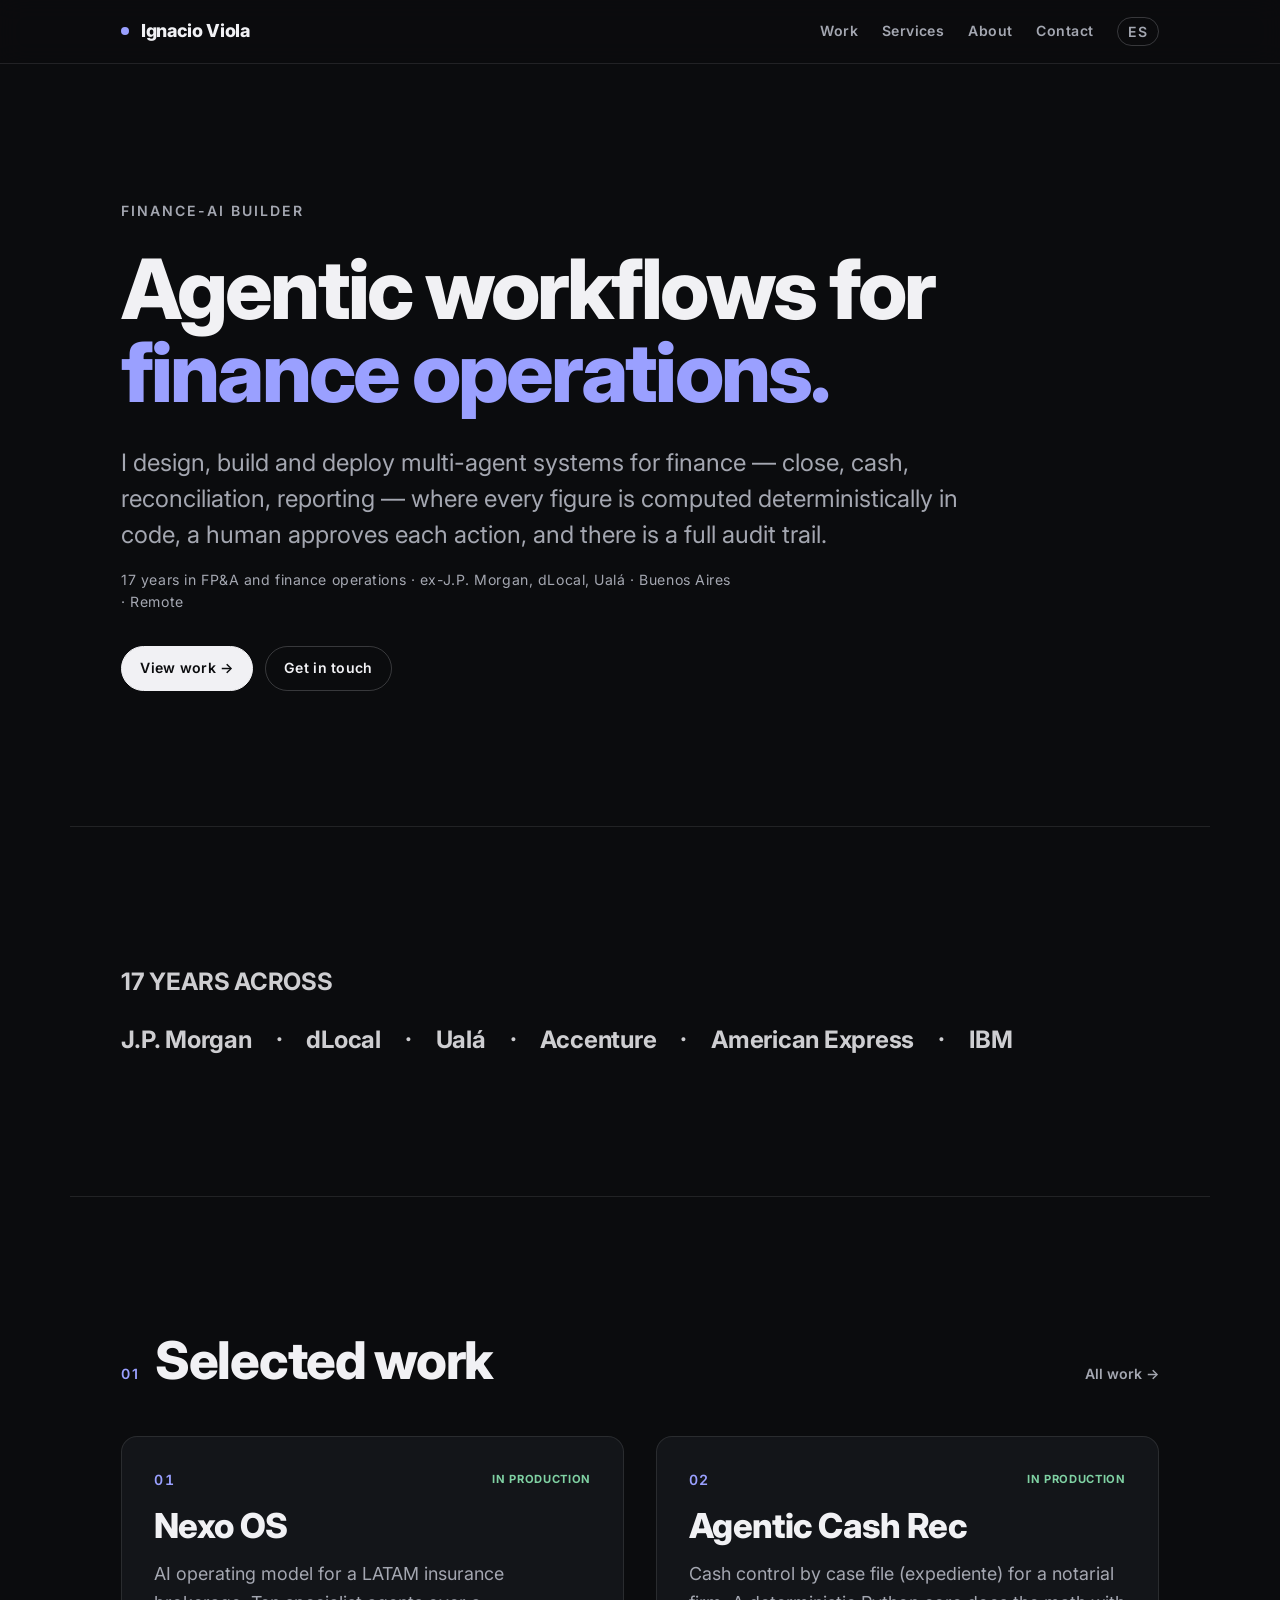
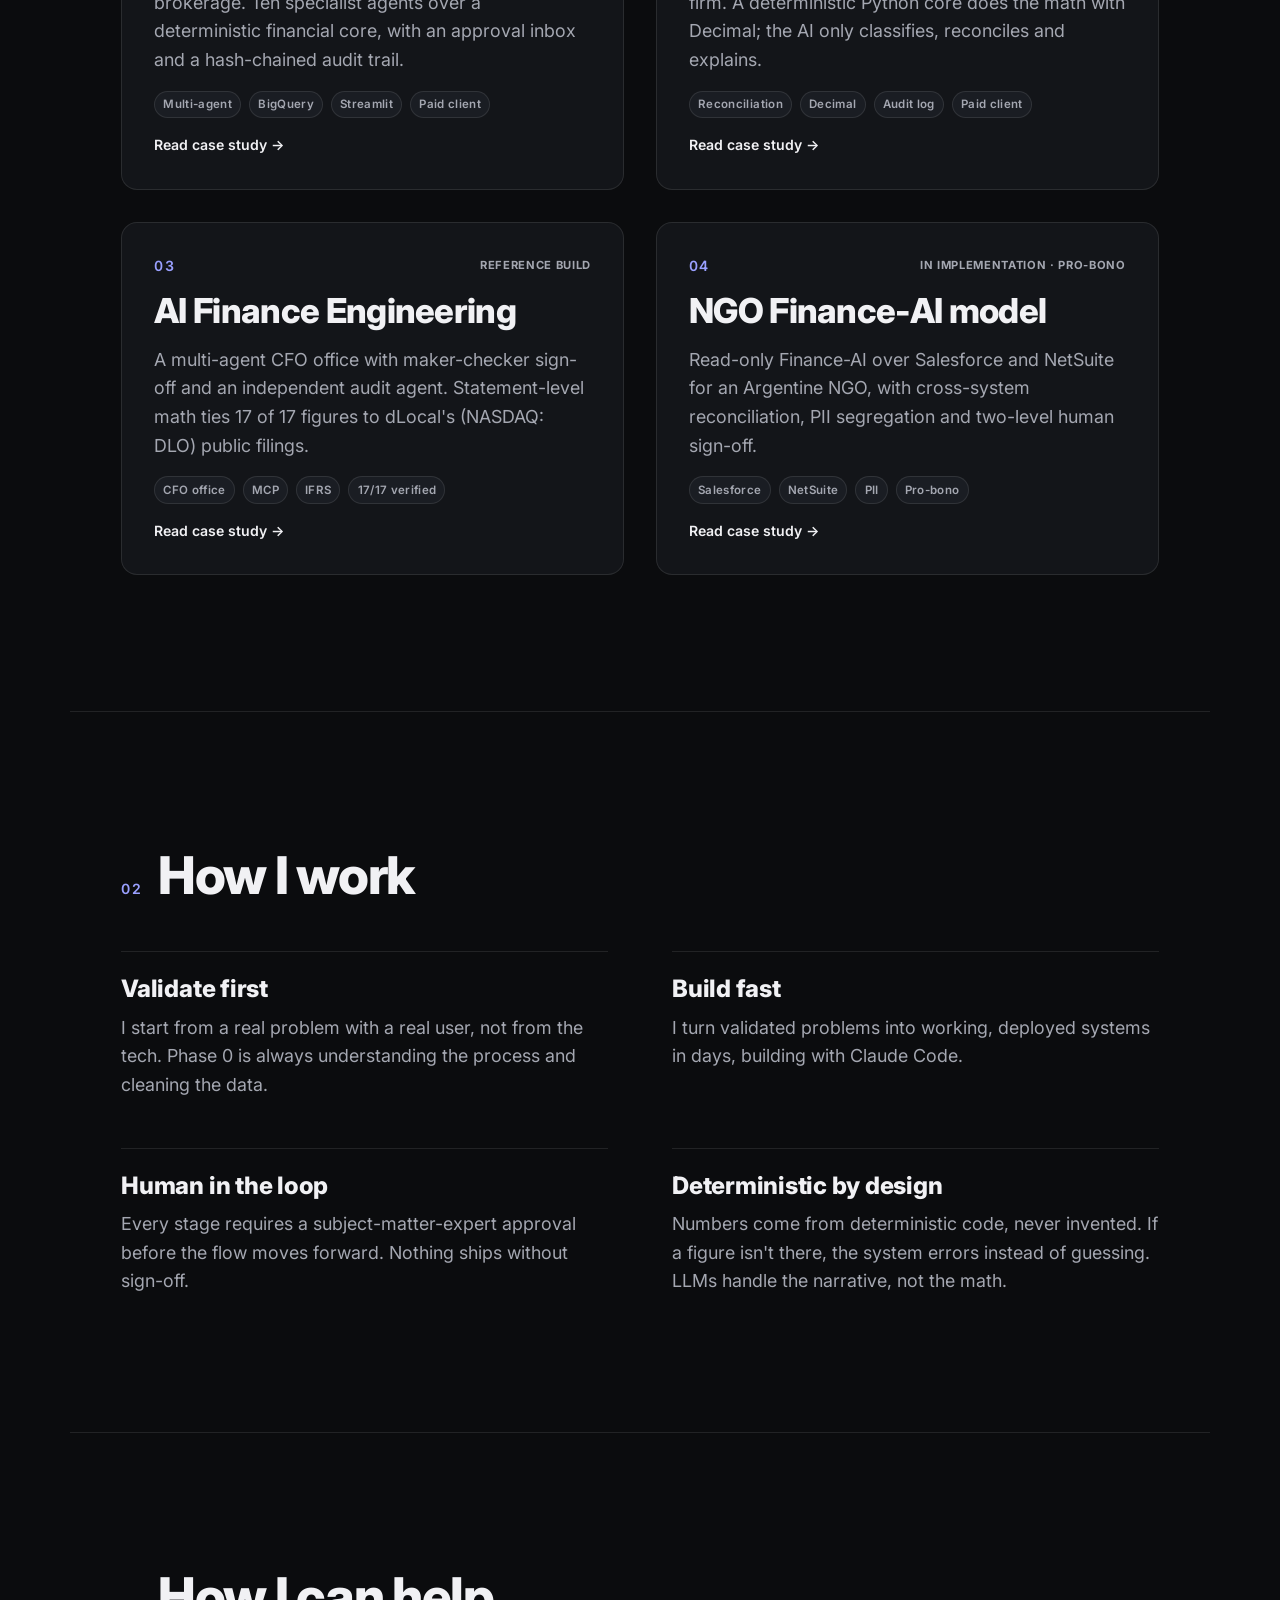
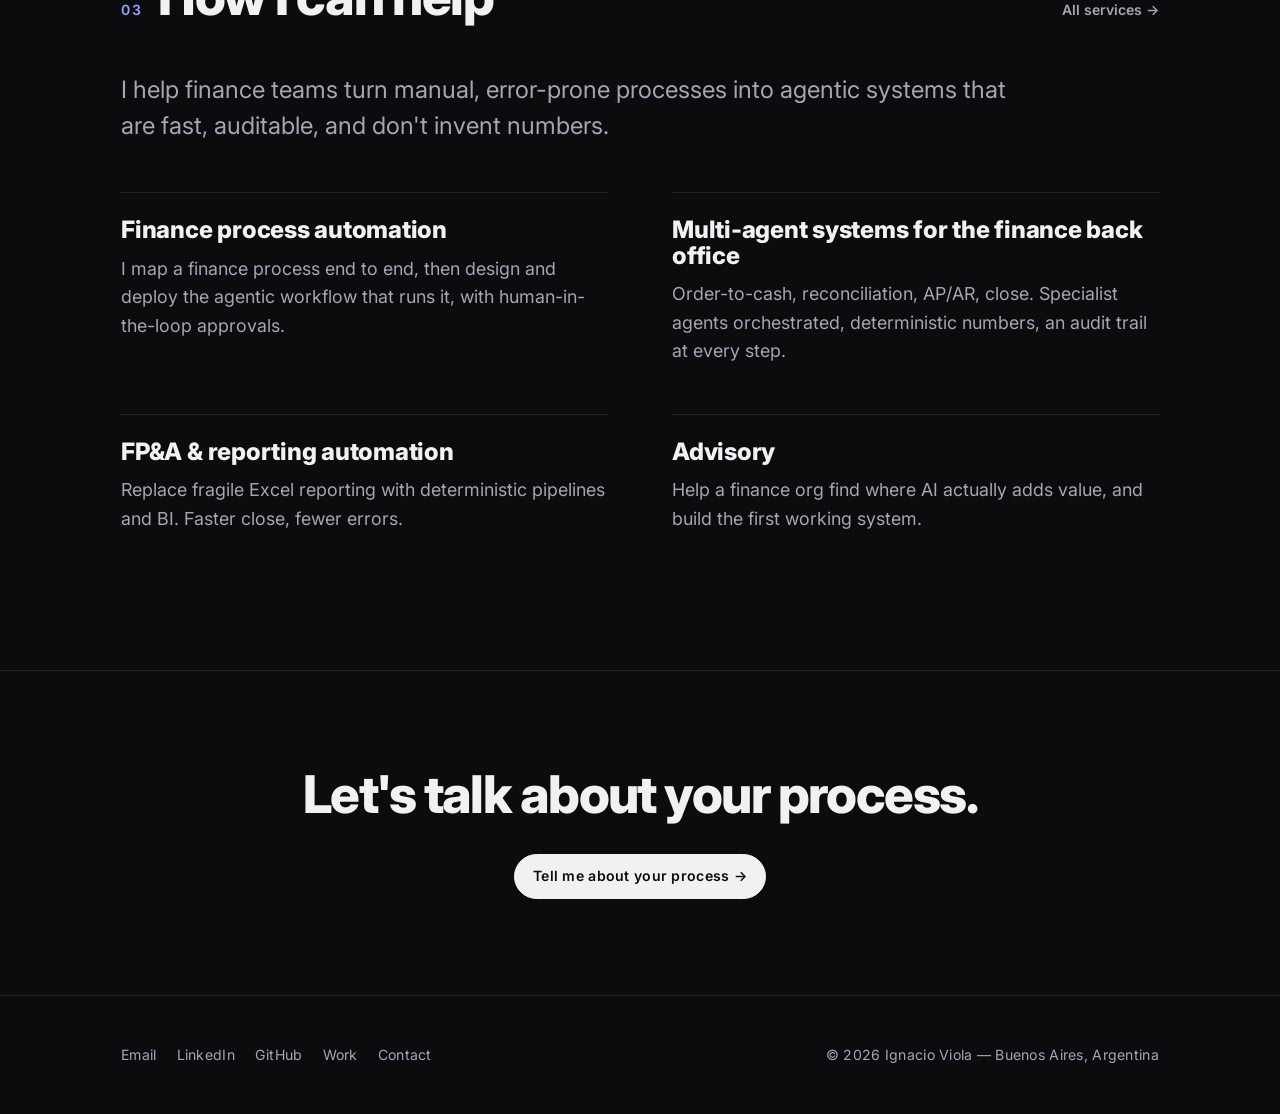
==== commit 21f18efa: "Rebuild as multi-page, production-grade bilingual portfolio - 8 pages: Home, Work index, 4 case stud" ====
--- a/index.html
+++ b/index.html
@@ -4,20 +4,18 @@
 <meta charset="UTF-8">
 <meta name="viewport" content="width=device-width, initial-scale=1.0">
 <title>Ignacio Viola — Finance-AI Builder</title>
-<meta name="description" content="Ignacio Viola — Finance-AI Builder. 17 years in finance (FP&A and finance operations), now building multi-agent systems that automate the finance back office. Buenos Aires, Argentina. Remote.">
+<meta name="description" content="Ignacio Viola designs, builds and deploys multi-agent systems for finance operations — close, cash, reconciliation, reporting — with deterministic numbers, human approval on every action, and a full audit trail. 17 years in FP&A and finance ops. ex-J.P. Morgan, dLocal, Ualá.">
 <meta name="robots" content="index, follow">
-<meta name="theme-color" content="#0c0d10">
-<!-- mark JS available so reveal-on-scroll only hides content when it can also reveal it (no-JS = full content) -->
+<meta name="theme-color" content="#0b0c0e">
 <script>document.documentElement.classList.add('js');</script>
-<!-- TODO: confirm final domain before launch -->
+<!-- TODO: confirm final domain before launch (placeholder ignacioviola.com) -->
 <link rel="canonical" href="https://ignacioviola.com/">
 <link rel="icon" type="image/svg+xml" href="favicon.svg">
 
-<!-- Open Graph / LinkedIn share -->
 <meta property="og:type" content="website">
 <meta property="og:site_name" content="Ignacio Viola">
 <meta property="og:title" content="Ignacio Viola — Finance-AI Builder">
-<meta property="og:description" content="Agentic workflows for finance operations. 17 years in finance, now building multi-agent systems that automate the finance back office.">
+<meta property="og:description" content="Multi-agent systems for finance operations. Deterministic numbers, human-in-the-loop, full audit trail. ex-J.P. Morgan, dLocal, Ualá.">
 <meta property="og:url" content="https://ignacioviola.com/">
 <!-- TODO: add real 1200x630 share image at imgs/og.jpg -->
 <meta property="og:image" content="https://ignacioviola.com/imgs/og.jpg">
@@ -25,7 +23,7 @@
 <meta property="og:image:height" content="630">
 <meta name="twitter:card" content="summary_large_image">
 <meta name="twitter:title" content="Ignacio Viola — Finance-AI Builder">
-<meta name="twitter:description" content="Agentic workflows for finance operations. Multi-agent systems for the finance back office.">
+<meta name="twitter:description" content="Multi-agent systems for finance operations. Deterministic numbers, human-in-the-loop, full audit trail.">
 <meta name="twitter:image" content="https://ignacioviola.com/imgs/og.jpg">
 
 <link rel="preconnect" href="https://fonts.googleapis.com">
@@ -40,7 +38,7 @@
   "@type": "Person",
   "name": "Ignacio Viola",
   "jobTitle": "Finance-AI Builder",
-  "description": "17 years in finance (FP&A and finance operations), building multi-agent systems that automate the finance back office.",
+  "description": "Designs, builds and deploys multi-agent systems for finance operations with deterministic numbers, human-in-the-loop approval and full audit trails. 17 years in FP&A and finance operations.",
   "address": { "@type": "PostalAddress", "addressLocality": "Buenos Aires", "addressCountry": "AR" },
   "email": "mailto:ignacioviola1984@gmail.com",
   "url": "https://ignacioviola.com/",
@@ -53,264 +51,193 @@
 </head>
 
 <body class="lang-en" id="top">
+<a class="skip-link" href="#main"><span class="en">Skip to content</span><span class="es">Saltar al contenido</span></a>
 
 <header class="site-header">
   <div class="header-inner">
-    <a class="brand" href="#top">Ignacio Viola</a>
+    <a class="brand" href="index.html"><span class="dot" aria-hidden="true"></span>Ignacio Viola</a>
     <div class="header-right">
-      <nav class="nav" aria-label="Primary">
-        <a href="#method"><span class="en">Method</span><span class="es">Método</span></a>
-        <a href="#work"><span class="en">Work</span><span class="es">Trabajo</span></a>
-        <a href="#services"><span class="en">Services</span><span class="es">Servicios</span></a>
-        <a href="#background"><span class="en">Background</span><span class="es">Trayectoria</span></a>
-        <a href="#contact"><span class="en">Contact</span><span class="es">Contacto</span></a>
+      <nav class="nav" id="nav" aria-label="Primary">
+        <a href="work.html"><span class="en">Work</span><span class="es">Trabajo</span></a>
+        <a href="services.html"><span class="en">Services</span><span class="es">Servicios</span></a>
+        <a href="about.html"><span class="en">About</span><span class="es">Sobre mí</span></a>
+        <a href="contact.html"><span class="en">Contact</span><span class="es">Contacto</span></a>
       </nav>
-      <button class="lang-toggle" id="langBtn" type="button" onclick="toggleLang()" aria-label="Switch language / Cambiar idioma">ES</button>
+      <button class="lang-toggle" id="langBtn" type="button" onclick="toggleLang()">ES</button>
+      <button class="nav-toggle" id="navToggle" type="button" aria-expanded="false" aria-controls="nav" onclick="toggleNav()" aria-label="Menu">
+        <svg viewBox="0 0 24 24" fill="none" stroke="currentColor" stroke-width="2" stroke-linecap="round"><path d="M3 6h18M3 12h18M3 18h18"/></svg>
+      </button>
     </div>
   </div>
 </header>
 
-<main>
-
-  <!-- (1) HERO — the thesis -->
-  <section class="hero wrap" aria-labelledby="hero-title">
+<main id="main">
+
+  <!-- HERO -->
+  <section class="hero wrap" aria-labelledby="hero-title" data-reveal>
     <p class="label">Finance-AI Builder</p>
     <h1 class="display" id="hero-title">
       <span class="en">Agentic workflows for <span class="accent">finance operations.</span></span>
       <span class="es">Flujos de trabajo agénticos para <span class="accent">operaciones financieras.</span></span>
     </h1>
     <p class="hero-sub">
-      <span class="en">17 years in finance (FP&amp;A and finance operations), now building multi-agent systems that automate the finance back office. ex-J.P.&nbsp;Morgan, dLocal, Ualá.</span>
-      <span class="es">17 años en finanzas (FP&amp;A y operaciones financieras), ahora construyo sistemas multiagente que automatizan el back office financiero. ex-J.P.&nbsp;Morgan, dLocal, Ualá.</span>
+      <span class="en">I design, build and deploy multi-agent systems for finance — close, cash, reconciliation, reporting — where every figure is computed deterministically in code, a human approves each action, and there is a full audit trail.</span>
+      <span class="es">Diseño, construyo y despliego sistemas multiagente para finanzas — cierre, caja, conciliación, reporting — donde cada cifra se calcula de forma determinista en código, un humano aprueba cada acción y hay trazabilidad completa.</span>
     </p>
     <p class="hero-meta">
-      <span class="en">Buenos Aires, Argentina · Remote</span>
-      <span class="es">Buenos Aires, Argentina · Remoto</span>
+      <span class="en">17 years in FP&amp;A and finance operations · ex-J.P.&nbsp;Morgan, dLocal, Ualá · Buenos Aires · Remote</span>
+      <span class="es">17 años en FP&amp;A y operaciones financieras · ex-J.P.&nbsp;Morgan, dLocal, Ualá · Buenos Aires · Remoto</span>
     </p>
-    <a class="btn btn--solid" href="#contact"><span class="en">Get in touch →</span><span class="es">Hablemos →</span></a>
-  </section>
-
-  <!-- (2) HOW I WORK — method, above the work -->
-  <section class="section" id="method" aria-labelledby="method-title">
+    <div class="hero-ctas">
+      <a class="btn btn--solid" href="work.html"><span class="en">View work →</span><span class="es">Ver trabajo →</span></a>
+      <a class="btn" href="contact.html"><span class="en">Get in touch</span><span class="es">Hablemos</span></a>
+    </div>
+  </section>
+
+  <!-- PROOF -->
+  <section class="section wrap" aria-label="Experience" data-reveal>
+    <div class="proof">
+      <span class="label"><span class="en">17 years across</span><span class="es">17 años en</span></span>
+      <span>J.P. Morgan</span><span class="sep">·</span>
+      <span>dLocal</span><span class="sep">·</span>
+      <span>Ualá</span><span class="sep">·</span>
+      <span>Accenture</span><span class="sep">·</span>
+      <span>American Express</span><span class="sep">·</span>
+      <span>IBM</span>
+    </div>
+  </section>
+
+  <!-- SELECTED WORK -->
+  <section class="section wrap" id="work" aria-labelledby="work-title" data-reveal>
+    <div class="section-head">
+      <span class="idx">01</span>
+      <h2 class="section-title" id="work-title"><span class="en">Selected work</span><span class="es">Trabajo selecto</span></h2>
+      <a class="section-link" href="work.html"><span class="en">All work →</span><span class="es">Todo el trabajo →</span></a>
+    </div>
+
+    <div class="work-grid">
+
+      <a class="card" href="nexo-os.html">
+        <div class="card-top">
+          <span class="card-num">01</span>
+          <span class="card-status is-live"><span class="en">In production</span><span class="es">En producción</span></span>
+        </div>
+        <h3>Nexo OS</h3>
+        <p>
+          <span class="en">AI operating model for a LATAM insurance brokerage. Ten specialist agents over a deterministic financial core, with an approval inbox and a hash-chained audit trail.</span>
+          <span class="es">Modelo operativo de IA para un broker de seguros de LATAM. Diez agentes especialistas sobre un núcleo financiero determinista, con bandeja de aprobación y auditoría hash-encadenada.</span>
+        </p>
+        <div class="tags"><span class="tag">Multi-agent</span><span class="tag">BigQuery</span><span class="tag">Streamlit</span><span class="tag">Paid client</span></div>
+        <span class="card-go"><span class="en">Read case study →</span><span class="es">Ver caso →</span></span>
+      </a>
+
+      <a class="card" href="agentic-cash-rec.html">
+        <div class="card-top">
+          <span class="card-num">02</span>
+          <span class="card-status is-live"><span class="en">In production</span><span class="es">En producción</span></span>
+        </div>
+        <h3><span class="en">Agentic Cash Rec</span><span class="es">Conciliación de caja agéntica</span></h3>
+        <p>
+          <span class="en">Cash control by case file (expediente) for a notarial firm. A deterministic Python core does the math with Decimal; the AI only classifies, reconciles and explains.</span>
+          <span class="es">Control de caja por expediente para un negocio notarial. Un núcleo en Python determinista hace la matemática con Decimal; la IA solo clasifica, concilia y explica.</span>
+        </p>
+        <div class="tags"><span class="tag">Reconciliation</span><span class="tag">Decimal</span><span class="tag">Audit log</span><span class="tag">Paid client</span></div>
+        <span class="card-go"><span class="en">Read case study →</span><span class="es">Ver caso →</span></span>
+      </a>
+
+      <a class="card" href="ai-finance-engineering.html">
+        <div class="card-top">
+          <span class="card-num">03</span>
+          <span class="card-status"><span class="en">Reference build</span><span class="es">Build de referencia</span></span>
+        </div>
+        <h3>AI Finance Engineering</h3>
+        <p>
+          <span class="en">A multi-agent CFO office with maker-checker sign-off and an independent audit agent. Statement-level math ties 17 of 17 figures to dLocal's (NASDAQ: DLO) public filings.</span>
+          <span class="es">Una oficina del CFO multiagente con sign-off maker-checker y un agente de auditoría independiente. La matemática a nivel de estados ata 17 de 17 cifras a los reportes públicos de dLocal (NASDAQ: DLO).</span>
+        </p>
+        <div class="tags"><span class="tag">CFO office</span><span class="tag">MCP</span><span class="tag">IFRS</span><span class="tag">17/17 verified</span></div>
+        <span class="card-go"><span class="en">Read case study →</span><span class="es">Ver caso →</span></span>
+      </a>
+
+      <a class="card" href="ngo-foundation.html">
+        <div class="card-top">
+          <span class="card-num">04</span>
+          <span class="card-status"><span class="en">In implementation · pro-bono</span><span class="es">En implementación · pro-bono</span></span>
+        </div>
+        <h3><span class="en">NGO Finance-AI model</span><span class="es">Modelo Finance-AI para ONG</span></h3>
+        <p>
+          <span class="en">Read-only Finance-AI over Salesforce and NetSuite for an Argentine NGO, with cross-system reconciliation, PII segregation and two-level human sign-off.</span>
+          <span class="es">Finance-AI read-only sobre Salesforce y NetSuite para una ONG argentina, con conciliación cross-system, segregación de PII y sign-off humano de dos niveles.</span>
+        </p>
+        <div class="tags"><span class="tag">Salesforce</span><span class="tag">NetSuite</span><span class="tag">PII</span><span class="tag">Pro-bono</span></div>
+        <span class="card-go"><span class="en">Read case study →</span><span class="es">Ver caso →</span></span>
+      </a>
+
+    </div>
+  </section>
+
+  <!-- METHOD -->
+  <section class="section wrap" id="method" aria-labelledby="method-title" data-reveal>
+    <div class="section-head">
+      <span class="idx">02</span>
+      <h2 class="section-title" id="method-title"><span class="en">How I work</span><span class="es">Cómo trabajo</span></h2>
+    </div>
+    <div class="grid-2">
+      <article class="principle">
+        <h3><span class="en">Validate first</span><span class="es">Validar primero</span></h3>
+        <p><span class="en">I start from a real problem with a real user, not from the tech. Phase&nbsp;0 is always understanding the process and cleaning the data.</span><span class="es">Empiezo por un problema real con un usuario real, no por la tecnología. La Fase&nbsp;0 siempre es entender el proceso y limpiar los datos.</span></p>
+      </article>
+      <article class="principle">
+        <h3><span class="en">Build fast</span><span class="es">Construir rápido</span></h3>
+        <p><span class="en">I turn validated problems into working, deployed systems in days, building with Claude Code.</span><span class="es">Convierto problemas validados en sistemas funcionando y desplegados en días, construyendo con Claude Code.</span></p>
+      </article>
+      <article class="principle">
+        <h3><span class="en">Human in the loop</span><span class="es">Humano en el loop</span></h3>
+        <p><span class="en">Every stage requires a subject-matter-expert approval before the flow moves forward. Nothing ships without sign-off.</span><span class="es">Cada etapa requiere la aprobación de un experto antes de que el flujo avance. Nada se publica sin firma.</span></p>
+      </article>
+      <article class="principle">
+        <h3><span class="en">Deterministic by design</span><span class="es">Determinista por diseño</span></h3>
+        <p><span class="en">Numbers come from deterministic code, never invented. If a figure isn't there, the system errors instead of guessing. LLMs handle the narrative, not the math.</span><span class="es">Los números salen de código determinista, nunca inventados. Si un dato no está, el sistema da error en vez de adivinar. Los LLM manejan la narrativa, no la matemática.</span></p>
+      </article>
+    </div>
+  </section>
+
+  <!-- SERVICES TEASER -->
+  <section class="section wrap" id="services" aria-labelledby="services-title" data-reveal>
+    <div class="section-head">
+      <span class="idx">03</span>
+      <h2 class="section-title" id="services-title"><span class="en">How I can help</span><span class="es">Cómo puedo ayudar</span></h2>
+      <a class="section-link" href="services.html"><span class="en">All services →</span><span class="es">Todos los servicios →</span></a>
+    </div>
+    <p class="lead" style="margin-bottom: var(--space-12)">
+      <span class="en">I help finance teams turn manual, error-prone processes into agentic systems that are fast, auditable, and don't invent numbers.</span>
+      <span class="es">Ayudo a equipos de finanzas a convertir procesos manuales y propensos a errores en sistemas agénticos que son rápidos, auditables y no inventan números.</span>
+    </p>
+    <div class="grid-2">
+      <article class="offer">
+        <h3><span class="en">Finance process automation</span><span class="es">Automatización de procesos financieros</span></h3>
+        <p><span class="en">I map a finance process end to end, then design and deploy the agentic workflow that runs it, with human-in-the-loop approvals.</span><span class="es">Mapeo un proceso financiero de punta a punta, y después diseño y despliego el flujo agéntico que lo ejecuta, con aprobaciones humanas en el loop.</span></p>
+      </article>
+      <article class="offer">
+        <h3><span class="en">Multi-agent systems for the finance back office</span><span class="es">Sistemas multiagente para el back office</span></h3>
+        <p><span class="en">Order-to-cash, reconciliation, AP/AR, close. Specialist agents orchestrated, deterministic numbers, an audit trail at every step.</span><span class="es">Order-to-cash, conciliación, AP/AR, cierre. Agentes especialistas orquestados, números deterministas y trazabilidad en cada paso.</span></p>
+      </article>
+      <article class="offer">
+        <h3><span class="en">FP&amp;A &amp; reporting automation</span><span class="es">Automatización de FP&amp;A y reporting</span></h3>
+        <p><span class="en">Replace fragile Excel reporting with deterministic pipelines and BI. Faster close, fewer errors.</span><span class="es">Reemplazo el reporting frágil en Excel por pipelines deterministas y BI. Cierre más rápido, menos errores.</span></p>
+      </article>
+      <article class="offer">
+        <h3><span class="en">Advisory</span><span class="es">Asesoría</span></h3>
+        <p><span class="en">Help a finance org find where AI actually adds value, and build the first working system.</span><span class="es">Ayudo a un área de finanzas a encontrar dónde la IA realmente agrega valor, y a construir el primer sistema funcionando.</span></p>
+      </article>
+    </div>
+  </section>
+
+  <!-- CTA BAND -->
+  <section class="cta-band" data-reveal>
     <div class="wrap">
-      <div class="section-head">
-        <span class="idx">01</span>
-        <h2 class="section-title" id="method-title"><span class="en">How I work</span><span class="es">Cómo trabajo</span></h2>
-      </div>
-      <div class="method-grid">
-        <article class="principle">
-          <h3><span class="en">Validate first</span><span class="es">Validar primero</span></h3>
-          <p>
-            <span class="en">I start from a real problem with a real user, not from the tech. Phase&nbsp;0 is always understanding the process and cleaning the data.</span>
-            <span class="es">Empiezo por un problema real con un usuario real, no por la tecnología. La Fase&nbsp;0 siempre es entender el proceso y limpiar los datos.</span>
-          </p>
-        </article>
-        <article class="principle">
-          <h3><span class="en">Build fast</span><span class="es">Construir rápido</span></h3>
-          <p>
-            <span class="en">I turn validated problems into working, deployed systems in days, building with Claude Code.</span>
-            <span class="es">Convierto problemas validados en sistemas funcionando y desplegados en días, construyendo con Claude Code.</span>
-          </p>
-        </article>
-        <article class="principle">
-          <h3><span class="en">Human in the loop</span><span class="es">Humano en el loop</span></h3>
-          <p>
-            <span class="en">Every stage requires a subject-matter-expert approval before the flow moves forward. Nothing ships without sign-off.</span>
-            <span class="es">Cada etapa requiere la aprobación de un experto antes de que el flujo avance. Nada se publica sin firma.</span>
-          </p>
-        </article>
-        <article class="principle">
-          <h3><span class="en">Deterministic by design</span><span class="es">Determinista por diseño</span></h3>
-          <p>
-            <span class="en">Numbers come from deterministic code, never invented. If a figure isn't there, the system errors instead of guessing. LLMs handle the narrative, not the math.</span>
-            <span class="es">Los números salen de código determinista, nunca inventados. Si un dato no está, el sistema da error en vez de adivinar. Los LLM manejan la narrativa, no la matemática.</span>
-          </p>
-        </article>
-      </div>
-    </div>
-  </section>
-
-  <!-- (3) SELECTED WORK -->
-  <section class="section" id="work" aria-labelledby="work-title">
-    <div class="wrap">
-      <div class="section-head">
-        <span class="idx">02</span>
-        <h2 class="section-title" id="work-title"><span class="en">Selected work</span><span class="es">Trabajo selecto</span></h2>
-      </div>
-
-      <div class="work-list">
-
-        <article class="work-card">
-          <div class="work-num">01</div>
-          <div class="work-body">
-            <h3>Nexo OS</h3>
-            <p>
-              <span class="en">A multi-agent finance operating system. A CFO agent orchestrates specialist agents across the finance back office, including an end-to-end order-to-cash flow, each with human-in-the-loop approval and deterministic numbers.</span>
-              <span class="es">Un sistema operativo financiero multiagente. Un agente CFO orquesta agentes especialistas en el back office financiero, incluyendo un flujo order-to-cash de punta a punta, cada uno con aprobación humana en el loop y números deterministas.</span>
-            </p>
-            <div class="work-actions">
-              <a class="btn btn--ghost" href="https://nexo-os-demo.streamlit.app/" target="_blank" rel="noopener"><span class="en">Live demo ↗</span><span class="es">Demo en vivo ↗</span></a>
-              <a class="btn btn--ghost" href="https://github.com/ignacioviola1984-spec/nexo-os" target="_blank" rel="noopener">Repo ↗</a>
-            </div>
-          </div>
-        </article>
-
-        <article class="work-card">
-          <div class="work-num">02</div>
-          <div class="work-body">
-            <h3><span class="en">Agentic Cash Rec (Notarial)</span><span class="es">Conciliación de caja agéntica (Notarial)</span></h3>
-            <p>
-              <span class="en">Agentic cash reconciliation for a notarial business, controlling cash by case file (expediente).</span>
-              <span class="es">Conciliación de caja agéntica para un negocio notarial, controlando la caja por expediente.</span>
-            </p>
-            <div class="work-actions">
-              <a class="btn btn--ghost" href="https://cash-control-expediente.streamlit.app/" target="_blank" rel="noopener"><span class="en">Live demo ↗</span><span class="es">Demo en vivo ↗</span></a>
-              <a class="btn btn--ghost" href="https://github.com/ignacioviola1984-spec/Agentic-Cash-Rec-for-Notarial-Business" target="_blank" rel="noopener">Repo ↗</a>
-            </div>
-          </div>
-        </article>
-
-        <!-- TODO: confirm whether "CFO Office" is a separate project from Nexo OS. If separate, fill title/line/links below; if it's the same, delete this card. -->
-        <article class="work-card todo-card">
-          <div class="work-num">03</div>
-          <div class="work-body">
-            <h3>CFO Office <span class="todo">Verify</span></h3>
-            <p>[VERIFICAR: ¿"CFO Office" es un proyecto aparte de Nexo OS o es lo mismo? Si es aparte, completar 1–2 líneas de problema/enfoque y los links de demo/repo. Si es lo mismo, borrar esta card.]</p>
-            <div class="work-actions">
-              <a class="btn btn--ghost" href="#" aria-disabled="true">Live demo ↗</a>
-              <a class="btn btn--ghost" href="#" aria-disabled="true">Repo ↗</a>
-            </div>
-          </div>
-        </article>
-
-      </div>
-    </div>
-  </section>
-
-  <!-- (4) SERVICES — proof first, then the offer -->
-  <section class="section" id="services" aria-labelledby="services-title">
-    <div class="wrap">
-      <div class="section-head">
-        <span class="idx">03</span>
-        <h2 class="section-title" id="services-title"><span class="en">How I can help</span><span class="es">Cómo puedo ayudar</span></h2>
-      </div>
-      <p class="lead services-intro">
-        <span class="en">I help finance teams turn manual, error-prone processes into agentic systems that are fast, auditable, and don't invent numbers.</span>
-        <span class="es">Ayudo a equipos de finanzas a convertir procesos manuales y propensos a errores en sistemas agénticos que son rápidos, auditables y no inventan números.</span>
-      </p>
-
-      <div class="offer-grid">
-        <article class="offer">
-          <h3><span class="en">Finance process automation</span><span class="es">Automatización de procesos financieros</span></h3>
-          <p>
-            <span class="en">I map a finance process end to end, then design and deploy the agentic workflow that runs it, with human-in-the-loop approvals.</span>
-            <span class="es">Mapeo un proceso financiero de punta a punta, y después diseño y despliego el flujo agéntico que lo ejecuta, con aprobaciones humanas en el loop.</span>
-          </p>
-        </article>
-
-        <article class="offer">
-          <h3><span class="en">Multi-agent systems for the finance back office</span><span class="es">Sistemas multiagente para el back office financiero</span></h3>
-          <p>
-            <span class="en">Order-to-cash, reconciliation, AP/AR, close. Specialist agents orchestrated, deterministic numbers, an audit trail at every step.</span>
-            <span class="es">Order-to-cash, conciliación, AP/AR, cierre. Agentes especialistas orquestados, números deterministas y trazabilidad en cada paso.</span>
-          </p>
-        </article>
-
-        <article class="offer">
-          <h3><span class="en">FP&amp;A &amp; reporting automation</span><span class="es">Automatización de FP&amp;A y reporting</span></h3>
-          <p>
-            <span class="en">Replace fragile Excel reporting with deterministic pipelines and BI. Faster close, fewer errors.</span>
-            <span class="es">Reemplazo el reporting frágil en Excel por pipelines deterministas y BI. Cierre más rápido, menos errores.</span>
-          </p>
-        </article>
-
-        <!-- TODO: 4th offering is optional. Keep it or remove this whole <article> per Ignacio's call. -->
-        <article class="offer todo-card">
-          <h3><span class="en">Advisory</span><span class="es">Asesoría</span> <span class="todo">Optional</span></h3>
-          <p>
-            <span class="en">Help a finance org find where AI actually adds value, and build the first working system.</span>
-            <span class="es">Ayudo a un área de finanzas a encontrar dónde la IA realmente agrega valor, y a construir el primer sistema funcionando.</span>
-          </p>
-        </article>
-      </div>
-
-      <div class="section-cta">
-        <a class="btn btn--solid" href="mailto:ignacioviola1984@gmail.com?subject=My%20process">
-          <span class="en">Tell me about your process →</span><span class="es">Contame sobre tu proceso →</span>
-        </a>
-      </div>
-    </div>
-  </section>
-
-  <!-- (5) BACKGROUND -->
-  <section class="section" id="background" aria-labelledby="bg-title">
-    <div class="wrap">
-      <div class="section-head">
-        <span class="idx">04</span>
-        <h2 class="section-title" id="bg-title"><span class="en">Background</span><span class="es">Trayectoria</span></h2>
-      </div>
-
-      <div class="timeline">
-        <div class="role">
-          <div class="org">Accenture<span class="seat">Finance Manager · Accenture Products &amp; Platforms</span></div>
-          <p>
-            <span class="en">FP&amp;A for the proprietary software business: reporting, planning, variance analysis. Migrated 18 Excel reports to Power BI. <span class="todo">Verify time-saving metric</span></span>
-            <span class="es">FP&amp;A del negocio de software propietario: reporting, planning y análisis de variaciones. Migré 18 reportes de Excel a Power BI. <span class="todo">Verify time-saving metric</span></span>
-          </p>
-        </div>
-        <div class="role">
-          <div class="org">dLocal<span class="seat"><span class="en">Administration</span><span class="es">Administración</span></span></div>
-          <p>
-            <span class="en">Built and led the administration operation through hypergrowth: intercompany payments across 40+ legal entities, implemented Monday.com for invoice approval, and stood up the T&amp;E function.</span>
-            <span class="es">Armé y lideré la operación de administración en hipercrecimiento: pagos intercompany entre más de 40 entidades legales, implementé Monday.com para la aprobación de facturas y monté la función de T&amp;E.</span>
-          </p>
-        </div>
-        <div class="role">
-          <div class="org">Ualá<span class="seat"><span class="en">Administration</span><span class="es">Administración</span></span></div>
-          <p>
-            <span class="en">Built the administration area from a single analyst into AP / AR / Tax / Procurement teams. Implemented the J.P. Morgan TMS integrated with SAP Business One.</span>
-            <span class="es">Construí el área de administración desde un único analista hasta los equipos de AP / AR / Impuestos / Compras. Implementé el TMS de J.P. Morgan integrado con SAP Business One.</span>
-          </p>
-        </div>
-        <div class="role">
-          <div class="org">J.P. Morgan<span class="seat">Trade Support Manager</span></div>
-          <p>
-            <span class="en">Trade support manager; led a reporting-improvement project for the Brazil back office.</span>
-            <span class="es">Trade support manager; lideré un proyecto de mejora de reporting para el back office de Brasil.</span>
-          </p>
-        </div>
-        <div class="role">
-          <div class="org"><span class="en">Earlier</span><span class="es">Antes</span><span class="seat"><span class="en">Education</span><span class="es">Formación</span></span></div>
-          <p>
-            <span class="en">IBM and American Express. Universidad Torcuato di Tella.</span>
-            <span class="es">IBM y American Express. Universidad Torcuato di Tella.</span>
-          </p>
-        </div>
-      </div>
-
-      <p class="bg-foot">[VERIFICAR: dejar solo lo que puedas defender — recortar cualquier línea que no quieras sostener en una conversación.] <span class="todo">Review</span></p>
-    </div>
-  </section>
-
-  <!-- (6) CONTACT -->
-  <section class="section contact" id="contact" aria-labelledby="contact-title">
-    <div class="wrap">
-      <span class="idx contact-idx">05</span>
-      <h2 id="contact-title"><span class="en">Get in touch.</span><span class="es">Hablemos.</span></h2>
-      <div class="contact-links">
-        <div class="contact-row">
-          <span class="label">Email</span>
-          <a href="mailto:ignacioviola1984@gmail.com">ignacioviola1984@gmail.com</a>
-        </div>
-        <div class="contact-row">
-          <span class="label">LinkedIn</span>
-          <a href="https://www.linkedin.com/in/ignacioviola" target="_blank" rel="noopener">linkedin.com/in/ignacioviola</a>
-        </div>
-        <div class="contact-row">
-          <span class="label">GitHub</span>
-          <a href="https://github.com/ignacioviola1984-spec" target="_blank" rel="noopener">github.com/ignacioviola1984-spec</a>
-        </div>
-      </div>
+      <h2><span class="en">Let's talk about your process.</span><span class="es">Hablemos de tu proceso.</span></h2>
+      <a class="btn btn--solid" href="mailto:ignacioviola1984@gmail.com?subject=My%20process"><span class="en">Tell me about your process →</span><span class="es">Contame sobre tu proceso →</span></a>
     </div>
   </section>
 
@@ -318,8 +245,14 @@
 
 <footer class="site-footer">
   <div class="footer-inner">
-    <span>© 2026 Ignacio Viola — Buenos Aires, Argentina</span>
-    <a href="#top"><span class="en">Back to top ↑</span><span class="es">Volver arriba ↑</span></a>
+    <nav class="footer-nav" aria-label="Footer">
+      <a href="mailto:ignacioviola1984@gmail.com">Email</a>
+      <a href="https://www.linkedin.com/in/ignacioviola" target="_blank" rel="noopener">LinkedIn</a>
+      <a href="https://github.com/ignacioviola1984-spec" target="_blank" rel="noopener">GitHub</a>
+      <a href="work.html"><span class="en">Work</span><span class="es">Trabajo</span></a>
+      <a href="contact.html"><span class="en">Contact</span><span class="es">Contacto</span></a>
+    </nav>
+    <div class="footer-meta">© 2026 Ignacio Viola — Buenos Aires, Argentina</div>
   </div>
 </footer>
 
--- a/styles.css
+++ b/styles.css
@@ -1,21 +1,23 @@
 /* ============================================================
    IGNACIO VIOLA — PORTFOLIO
-   Design system: sober dark, one typeface (Inter), one accent.
-   Restraint over decoration. Tokens only — no loose values.
+   Multi-page, production-grade. Sober dark, one typeface (Inter),
+   one accent. Design tokens only — no loose values.
    ============================================================ */
 
 /* ---------- design tokens ---------- */
 :root {
   /* color — dark, sober, single accent */
-  --bg:          #0c0d10;
-  --surface:     #15161b;
-  --surface-2:   #1c1e25;
-  --ink:         #ededf0;
-  --ink-muted:   #a2a5af;   /* ~7:1 on --bg, passes AA */
-  --line:        rgba(237, 237, 240, 0.10);
-  --line-strong: rgba(237, 237, 240, 0.20);
+  --bg:          #0b0c0e;
+  --surface:     #131519;
+  --surface-2:   #1a1d23;
+  --ink:         #f1f1f4;
+  --ink-muted:   #a4a7b1;   /* >7:1 on --bg, passes AA */
+  --line:        rgba(241, 241, 244, 0.10);
+  --line-strong: rgba(241, 241, 244, 0.20);
   --accent:      #9aa0ff;   /* soft periwinkle, used sparingly */
-  --accent-ink:  #0c0d10;   /* text on accent fills */
+  --accent-dim:  rgba(154, 160, 255, 0.14);
+  --accent-ink:  #0b0c0e;   /* text on accent fills */
+  --ok:          #7fd1a3;
 
   /* typography — one family, hierarchy by weight + size + tracking */
   --font: "Inter", system-ui, -apple-system, Segoe UI, Roboto, sans-serif;
@@ -24,28 +26,29 @@
   --step-1:  clamp(1.20rem, 1.10rem + 0.50vw, 1.55rem);
   --step-2:  clamp(1.55rem, 1.35rem + 1.00vw, 2.30rem);
   --step-3:  clamp(2.05rem, 1.65rem + 2.00vw, 3.40rem);
-  --step-4:  clamp(2.70rem, 1.90rem + 4.00vw, 5.20rem);
-  --step-5:  clamp(2.55rem, 1.55rem + 5.00vw, 7.00rem);
+  --step-4:  clamp(2.55rem, 1.55rem + 5.00vw, 5.20rem);
 
   /* spacing scale (4px base) */
   --space-1: 0.25rem;
   --space-2: 0.5rem;
   --space-3: 0.75rem;
   --space-4: 1rem;
+  --space-5: 1.25rem;
   --space-6: 1.5rem;
   --space-8: 2rem;
+  --space-10: 2.5rem;
   --space-12: 3rem;
   --space-16: 4rem;
   --space-24: 6rem;
-  --section-y: clamp(4rem, 3rem + 8vw, 9rem);
+  --section-y: clamp(4rem, 3rem + 8vw, 8.5rem);
 
   /* layout */
-  --max: 1180px;
-  --measure: 60ch;
+  --max: 1140px;
+  --measure: 68ch;
   --gutter: clamp(1.25rem, 0.8rem + 3vw, 3.5rem);
 
   /* shape + motion */
-  --radius: 14px;
+  --radius: 16px;
   --radius-sm: 10px;
   --ease: cubic-bezier(0.22, 0.61, 0.36, 1);
   --t-fast: 160ms;
@@ -56,7 +59,7 @@
 *, *::before, *::after { box-sizing: border-box; }
 * { margin: 0; }
 
-html { scroll-behavior: smooth; -webkit-text-size-adjust: 100%; }
+html { scroll-behavior: smooth; -webkit-text-size-adjust: 100%; scroll-padding-top: 5rem; }
 
 body {
   background: var(--bg);
@@ -67,16 +70,14 @@
   font-weight: 400;
   -webkit-font-smoothing: antialiased;
   text-rendering: optimizeLegibility;
-  overflow-x: hidden; /* safety net against accidental horizontal scroll */
+  overflow-x: hidden;
 }
 
 img, svg { display: block; max-width: 100%; }
-
 a { color: inherit; text-decoration: none; }
-
 ::selection { background: var(--accent); color: var(--accent-ink); }
 
-/* i18n scaffold (EN-only for now; flip with body.lang-es later) */
+/* i18n: default English; body.lang-es flips it */
 body.lang-es .en { display: none; }
 body.lang-en .es { display: none; }
 
@@ -88,354 +89,252 @@
   text-transform: uppercase;
   color: var(--ink-muted);
 }
-
-h1, h2, h3 { line-height: 1.05; font-weight: 800; letter-spacing: -0.02em; }
-
-.display {
-  font-size: var(--step-5);
-  line-height: 0.98;
-  letter-spacing: -0.035em;
-}
-
-.section-title {
-  font-size: var(--step-3);
-  letter-spacing: -0.025em;
-}
+.label--accent { color: var(--accent); }
+
+h1, h2, h3 { line-height: 1.06; font-weight: 800; letter-spacing: -0.02em; }
+
+.display { font-size: var(--step-4); line-height: 1.0; letter-spacing: -0.035em; }
+.section-title { font-size: var(--step-3); letter-spacing: -0.025em; }
 
 p { max-width: var(--measure); }
-
-.lead { font-size: var(--step-1); color: var(--ink-muted); line-height: 1.5; font-weight: 400; }
-
+.lead { font-size: var(--step-1); color: var(--ink-muted); line-height: 1.5; font-weight: 400; max-width: 60ch; }
 .muted { color: var(--ink-muted); }
+.accent { color: var(--accent); }
 
 /* ---------- layout primitives ---------- */
-.wrap {
-  max-width: var(--max);
-  margin-inline: auto;
-  padding-inline: var(--gutter);
-}
-
-.section {
-  padding-block: var(--section-y);
-  border-top: 1px solid var(--line);
-}
-
-.section-head {
-  display: flex;
-  align-items: baseline;
-  gap: var(--space-4);
-  margin-bottom: var(--space-12);
-}
-
-.section-head .idx {
-  font-size: var(--step--1);
-  font-weight: 600;
-  color: var(--accent);
-  letter-spacing: 0.1em;
-}
+.wrap { max-width: var(--max); margin-inline: auto; padding-inline: var(--gutter); }
+.section { padding-block: var(--section-y); border-top: 1px solid var(--line); }
+.section--flush { border-top: 0; }
+
+.section-head { display: flex; align-items: baseline; gap: var(--space-4); margin-bottom: var(--space-12); }
+.section-head .idx { font-size: var(--step--1); font-weight: 600; color: var(--accent); letter-spacing: 0.1em; }
+.section-head .section-link { margin-left: auto; font-size: var(--step--1); font-weight: 600; color: var(--ink-muted); }
+.section-head .section-link:hover { color: var(--ink); }
+
+/* ---------- skip link (a11y) ---------- */
+.skip-link {
+  position: absolute; left: -9999px; top: 0; z-index: 100;
+  background: var(--ink); color: var(--bg); padding: var(--space-3) var(--space-5);
+  border-radius: 0 0 var(--radius-sm) 0; font-weight: 600;
+}
+.skip-link:focus { left: 0; }
 
 /* ---------- header ---------- */
 .site-header {
-  position: sticky;
-  top: 0;
-  z-index: 50;
+  position: sticky; top: 0; z-index: 50;
   background: color-mix(in srgb, var(--bg) 82%, transparent);
-  backdrop-filter: blur(12px);
-  -webkit-backdrop-filter: blur(12px);
+  backdrop-filter: blur(12px); -webkit-backdrop-filter: blur(12px);
   border-bottom: 1px solid var(--line);
 }
-
 .header-inner {
-  max-width: var(--max);
-  margin-inline: auto;
+  max-width: var(--max); margin-inline: auto;
   padding: var(--space-4) var(--gutter);
-  display: flex;
-  align-items: center;
-  justify-content: space-between;
-  gap: var(--space-4);
-}
-
-.brand { font-weight: 800; letter-spacing: -0.02em; font-size: var(--step-0); }
-
+  display: flex; align-items: center; justify-content: space-between; gap: var(--space-4);
+}
+.brand { font-weight: 800; letter-spacing: -0.02em; font-size: var(--step-0); display: inline-flex; align-items: center; gap: var(--space-3); }
+.brand .dot { width: 0.5rem; height: 0.5rem; border-radius: 50%; background: var(--accent); }
+
+.header-right { display: flex; align-items: center; gap: var(--space-6); }
 .nav { display: flex; gap: var(--space-6); }
-
 .nav a {
-  font-size: var(--step--1);
-  font-weight: 600;
-  letter-spacing: 0.04em;
-  color: var(--ink-muted);
-  transition: color var(--t-fast) var(--ease);
-}
-
+  font-size: var(--step--1); font-weight: 600; letter-spacing: 0.03em;
+  color: var(--ink-muted); transition: color var(--t-fast) var(--ease);
+  padding-block: var(--space-1);
+}
 .nav a:hover { color: var(--ink); }
-
-.header-right { display: flex; align-items: center; gap: var(--space-6); }
+.nav a[aria-current="page"] { color: var(--ink); }
+.nav a[aria-current="page"]::after {
+  content: ""; display: block; height: 2px; background: var(--accent);
+  border-radius: 2px; margin-top: 3px;
+}
 
 .lang-toggle {
-  font-family: var(--font);
-  font-size: var(--step--1);
-  font-weight: 600;
-  letter-spacing: 0.06em;
-  color: var(--ink-muted);
-  background: none;
-  border: 1px solid var(--line-strong);
-  border-radius: 999px;
-  padding: 0.35em 0.7em;
-  cursor: pointer;
+  font-family: var(--font); font-size: var(--step--1); font-weight: 600; letter-spacing: 0.06em;
+  color: var(--ink-muted); background: none; border: 1px solid var(--line-strong);
+  border-radius: 999px; padding: 0.35em 0.7em; cursor: pointer;
   transition: color var(--t-fast) var(--ease), border-color var(--t-fast) var(--ease);
 }
-
 .lang-toggle:hover { color: var(--ink); border-color: var(--ink); }
+
+.nav-toggle { display: none; background: none; border: 0; color: var(--ink); cursor: pointer; padding: var(--space-2); }
+.nav-toggle svg { width: 24px; height: 24px; }
 
 /* ---------- buttons ---------- */
 .btn {
-  display: inline-flex;
-  align-items: center;
-  gap: var(--space-2);
-  padding: 0.7em 1.25em;
-  border-radius: 999px;
-  border: 1px solid var(--line-strong);
-  font-weight: 600;
-  font-size: var(--step--1);
-  letter-spacing: 0.02em;
-  color: var(--ink);
-  transition: border-color var(--t-fast) var(--ease),
-              background var(--t-fast) var(--ease),
-              color var(--t-fast) var(--ease),
-              transform var(--t-fast) var(--ease);
-}
-
+  display: inline-flex; align-items: center; gap: var(--space-2);
+  padding: 0.72em 1.3em; border-radius: 999px; border: 1px solid var(--line-strong);
+  font-weight: 600; font-size: var(--step--1); letter-spacing: 0.02em; color: var(--ink);
+  transition: border-color var(--t-fast) var(--ease), background var(--t-fast) var(--ease),
+              color var(--t-fast) var(--ease), transform var(--t-fast) var(--ease);
+}
 .btn:hover { border-color: var(--ink); transform: translateY(-1px); }
-
 .btn--solid { background: var(--ink); color: var(--bg); border-color: var(--ink); }
 .btn--solid:hover { background: var(--accent); border-color: var(--accent); color: var(--accent-ink); }
 
-.btn--ghost { border-color: var(--line-strong); }
-
 /* ---------- focus (a11y) ---------- */
-a:focus-visible,
-.btn:focus-visible,
-.nav a:focus-visible {
-  outline: 2px solid var(--accent);
-  outline-offset: 3px;
-  border-radius: 4px;
-}
-
-/* ---------- hero ---------- */
-.hero {
-  padding-block: clamp(4rem, 3rem + 10vw, 10rem);
-}
-
+a:focus-visible, .btn:focus-visible, .nav a:focus-visible,
+.lang-toggle:focus-visible, .nav-toggle:focus-visible, button:focus-visible {
+  outline: 2px solid var(--accent); outline-offset: 3px; border-radius: 4px;
+}
+
+/* ---------- hero (home) ---------- */
+.hero { padding-block: clamp(3.5rem, 2.5rem + 9vw, 8.5rem); }
 .hero .label { margin-bottom: var(--space-6); }
-
-.hero h1 { margin-bottom: var(--space-8); max-width: 16ch; }
-
-.hero .accent { color: var(--accent); }
-
-.hero-sub {
-  font-size: var(--step-1);
-  color: var(--ink-muted);
-  max-width: 52ch;
-  line-height: 1.5;
-  margin-bottom: var(--space-4);
-}
-
-.hero-meta {
-  font-size: var(--step--1);
-  color: var(--ink-muted);
-  letter-spacing: 0.04em;
-  margin-bottom: var(--space-8);
-}
-
-/* ---------- method ---------- */
-.method-grid {
-  display: grid;
-  grid-template-columns: repeat(2, 1fr);
-  gap: var(--space-12) var(--space-16);
-}
-
-.principle { border-top: 1px solid var(--line); padding-top: var(--space-6); }
-
-.principle h3 {
-  font-size: var(--step-1);
-  letter-spacing: -0.01em;
-  margin-bottom: var(--space-3);
-}
-
-.principle p { color: var(--ink-muted); max-width: 46ch; }
-
-/* ---------- selected work ---------- */
-.work-list { display: grid; gap: var(--space-4); }
-
-.work-card {
-  display: grid;
-  grid-template-columns: 3rem 1fr;
-  gap: var(--space-2) var(--space-6);
-  padding: var(--space-8) 0;
-  border-top: 1px solid var(--line);
-  transition: transform var(--t) var(--ease);
-}
-
-.work-card:last-child { border-bottom: 1px solid var(--line); }
-.work-card:hover { transform: translateX(6px); }
-
-.work-num {
-  font-size: var(--step-1);
-  font-weight: 600;
-  color: var(--accent);
-  font-variant-numeric: tabular-nums;
-}
-
-.work-body h3 { font-size: var(--step-2); letter-spacing: -0.02em; margin-bottom: var(--space-3); }
-.work-body p { color: var(--ink-muted); margin-bottom: var(--space-6); max-width: 64ch; }
-
-.work-actions { display: flex; flex-wrap: wrap; gap: var(--space-3); }
-
-/* ---------- services ---------- */
-.services-intro { margin-bottom: var(--space-16); max-width: 60ch; }
-
-.offer-grid {
-  display: grid;
-  grid-template-columns: repeat(2, 1fr);
-  gap: var(--space-12) var(--space-16);
-}
-
-.offer { border-top: 1px solid var(--line); padding-top: var(--space-6); }
-
-.offer h3 {
-  font-size: var(--step-1);
-  letter-spacing: -0.01em;
-  margin-bottom: var(--space-3);
-}
-
-.offer p { color: var(--ink-muted); max-width: 48ch; }
+.hero h1 { margin-bottom: var(--space-8); max-width: 18ch; }
+.hero-sub { font-size: var(--step-1); color: var(--ink-muted); max-width: 56ch; line-height: 1.5; margin-bottom: var(--space-4); }
+.hero-meta { font-size: var(--step--1); color: var(--ink-muted); letter-spacing: 0.04em; margin-bottom: var(--space-8); }
+.hero-ctas { display: flex; flex-wrap: wrap; gap: var(--space-3); }
+
+/* ---------- proof strip ---------- */
+.proof { display: flex; flex-wrap: wrap; align-items: center; gap: var(--space-3) var(--space-6); }
+.proof .label { width: 100%; margin-bottom: var(--space-2); }
+.proof span:not(.label) { font-weight: 700; letter-spacing: -0.01em; color: var(--ink); font-size: var(--step-1); opacity: 0.85; }
+.proof .sep { color: var(--line-strong); opacity: 1; font-weight: 400; }
+
+/* ---------- method / offerings ---------- */
+.grid-2 { display: grid; grid-template-columns: repeat(2, 1fr); gap: var(--space-12) var(--space-16); }
+.principle, .offer { border-top: 1px solid var(--line); padding-top: var(--space-6); }
+.principle h3, .offer h3 { font-size: var(--step-1); letter-spacing: -0.01em; margin-bottom: var(--space-3); }
+.principle p, .offer p { color: var(--ink-muted); max-width: 48ch; }
 
 .section-cta { margin-top: var(--space-16); }
 
-/* ---------- background ---------- */
-.timeline { display: grid; gap: var(--space-8); max-width: 52rem; }
-
-.role {
-  display: grid;
-  grid-template-columns: 12rem 1fr;
-  gap: var(--space-2) var(--space-8);
-  border-top: 1px solid var(--line);
-  padding-top: var(--space-6);
-}
-
+/* ---------- work grid (cards) ---------- */
+.work-grid { display: grid; grid-template-columns: repeat(2, 1fr); gap: var(--space-8); }
+.card {
+  display: flex; flex-direction: column; gap: var(--space-4);
+  background: var(--surface); border: 1px solid var(--line);
+  border-radius: var(--radius); padding: var(--space-8);
+  transition: border-color var(--t) var(--ease), transform var(--t) var(--ease), background var(--t) var(--ease);
+}
+.card:hover { border-color: var(--line-strong); transform: translateY(-3px); background: var(--surface-2); }
+.card-top { display: flex; align-items: center; justify-content: space-between; gap: var(--space-4); }
+.card-num { font-size: var(--step--1); font-weight: 600; color: var(--accent); letter-spacing: 0.1em; font-variant-numeric: tabular-nums; }
+.card-status { font-size: 0.7rem; font-weight: 700; letter-spacing: 0.06em; text-transform: uppercase; color: var(--ink-muted); }
+.card-status.is-live { color: var(--ok); }
+.card h3 { font-size: var(--step-2); letter-spacing: -0.02em; }
+.card p { color: var(--ink-muted); font-size: var(--step-0); flex: 1; }
+.card .card-go { font-size: var(--step--1); font-weight: 600; color: var(--ink); margin-top: auto; }
+.card:hover .card-go { color: var(--accent); }
+
+/* ---------- tags ---------- */
+.tags { display: flex; flex-wrap: wrap; gap: var(--space-2); }
+.tag {
+  font-size: 0.72rem; font-weight: 600; letter-spacing: 0.03em; color: var(--ink-muted);
+  background: var(--surface-2); border: 1px solid var(--line);
+  border-radius: 999px; padding: 0.3em 0.7em;
+}
+
+/* ---------- case study ---------- */
+.breadcrumb { font-size: var(--step--1); color: var(--ink-muted); padding-top: var(--space-8); }
+.breadcrumb a:hover { color: var(--ink); }
+.breadcrumb .sep { padding-inline: var(--space-2); }
+
+.case-hero { padding-block: clamp(2.5rem, 2rem + 5vw, 5rem) var(--space-12); }
+.case-hero .label { margin-bottom: var(--space-5); }
+.case-hero h1 { font-size: var(--step-3); max-width: 20ch; margin-bottom: var(--space-6); }
+.case-hero .lead { margin-bottom: var(--space-8); }
+.case-actions { display: flex; flex-wrap: wrap; gap: var(--space-3); }
+
+.case-meta {
+  display: grid; grid-template-columns: repeat(4, 1fr); gap: var(--space-8);
+  padding: var(--space-8) 0; border-block: 1px solid var(--line); margin-bottom: var(--space-16);
+}
+.case-meta dt { font-size: var(--step--1); color: var(--accent); font-weight: 600; letter-spacing: 0.08em; text-transform: uppercase; margin-bottom: var(--space-2); }
+.case-meta dd { font-weight: 600; letter-spacing: -0.01em; }
+
+/* rich-text body for case studies */
+.prose { max-width: var(--measure); }
+.prose + .prose { margin-top: var(--space-12); }
+.prose h2 { font-size: var(--step-2); letter-spacing: -0.02em; margin-bottom: var(--space-5); }
+.prose h3 { font-size: var(--step-1); margin: var(--space-8) 0 var(--space-3); }
+.prose p { color: var(--ink-muted); margin-bottom: var(--space-4); }
+.prose p strong, .prose li strong { color: var(--ink); font-weight: 600; }
+.prose ul { list-style: none; display: grid; gap: var(--space-3); margin-top: var(--space-4); }
+.prose li { color: var(--ink-muted); padding-left: var(--space-6); position: relative; }
+.prose li::before { content: ""; position: absolute; left: 0; top: 0.6em; width: 0.5rem; height: 0.5rem; border-radius: 2px; background: var(--accent); }
+
+/* result callout */
+.callout {
+  background: var(--accent-dim); border: 1px solid var(--line-strong);
+  border-radius: var(--radius); padding: var(--space-8); margin-block: var(--space-12); max-width: var(--measure);
+}
+.callout .label { color: var(--accent); margin-bottom: var(--space-3); }
+.callout .big { font-size: var(--step-2); font-weight: 800; letter-spacing: -0.02em; line-height: 1.15; }
+.callout p { color: var(--ink-muted); margin-top: var(--space-3); }
+
+/* prev/next pager */
+.pager { display: flex; justify-content: space-between; gap: var(--space-6); flex-wrap: wrap; }
+.pager a { color: var(--ink-muted); }
+.pager a:hover { color: var(--ink); }
+.pager .pager-dir { font-size: var(--step--1); letter-spacing: 0.06em; text-transform: uppercase; display: block; margin-bottom: var(--space-2); }
+.pager .pager-title { font-size: var(--step-1); font-weight: 700; color: var(--ink); letter-spacing: -0.01em; }
+.pager .next { text-align: right; margin-left: auto; }
+
+/* ---------- about ---------- */
+.timeline { display: grid; gap: var(--space-8); max-width: 54rem; }
+.role { display: grid; grid-template-columns: 13rem 1fr; gap: var(--space-2) var(--space-8); border-top: 1px solid var(--line); padding-top: var(--space-6); }
 .role .org { font-weight: 700; font-size: var(--step-1); letter-spacing: -0.01em; }
-.role .org .seat { display: block; font-size: var(--step--1); font-weight: 600; color: var(--ink-muted); letter-spacing: 0.02em; margin-top: var(--space-1); }
+.role .org .seat { display: block; font-size: var(--step--1); font-weight: 600; color: var(--ink-muted); letter-spacing: 0.01em; margin-top: var(--space-1); }
 .role p { color: var(--ink-muted); }
 
-.bg-foot { margin-top: var(--space-12); color: var(--ink-muted); font-size: var(--step--1); letter-spacing: 0.02em; }
-
 /* ---------- contact ---------- */
-.contact-idx {
-  display: block;
-  color: var(--accent);
-  font-size: var(--step--1);
-  font-weight: 600;
-  letter-spacing: 0.1em;
-  margin-bottom: var(--space-4);
-}
-
-.contact h2 { font-size: var(--step-4); letter-spacing: -0.03em; margin-bottom: var(--space-8); max-width: 14ch; }
-
-.contact-links { display: grid; gap: var(--space-4); margin-bottom: var(--space-12); }
-
-.contact-row {
-  display: flex;
-  align-items: baseline;
-  gap: var(--space-4);
-  flex-wrap: wrap;
-  border-top: 1px solid var(--line);
-  padding-top: var(--space-4);
-}
-
+.contact h1 { font-size: var(--step-4); letter-spacing: -0.03em; margin-bottom: var(--space-8); max-width: 16ch; }
+.contact-links { display: grid; gap: var(--space-4); margin-bottom: var(--space-12); max-width: 40rem; }
+.contact-row { display: flex; align-items: baseline; gap: var(--space-4); flex-wrap: wrap; border-top: 1px solid var(--line); padding-top: var(--space-4); }
 .contact-row .label { min-width: 7rem; }
-
-.contact-row a {
-  font-size: var(--step-1);
-  font-weight: 600;
-  letter-spacing: -0.01em;
-  transition: color var(--t-fast) var(--ease);
-}
-
+.contact-row a { font-size: var(--step-1); font-weight: 600; letter-spacing: -0.01em; transition: color var(--t-fast) var(--ease); }
 .contact-row a:hover { color: var(--accent); }
 
+/* ---------- CTA band ---------- */
+.cta-band { text-align: center; padding-block: var(--space-24); border-top: 1px solid var(--line); }
+.cta-band h2 { font-size: var(--step-3); letter-spacing: -0.03em; margin-bottom: var(--space-8); }
+
 /* ---------- footer ---------- */
-.site-footer {
-  border-top: 1px solid var(--line);
-  padding-block: var(--space-12);
-}
-
-.footer-inner {
-  max-width: var(--max);
-  margin-inline: auto;
-  padding-inline: var(--gutter);
-  display: flex;
-  justify-content: space-between;
-  align-items: center;
-  flex-wrap: wrap;
-  gap: var(--space-4);
-  font-size: var(--step--1);
-  color: var(--ink-muted);
-  letter-spacing: 0.02em;
-}
-
-.footer-inner a { transition: color var(--t-fast) var(--ease); }
-.footer-inner a:hover { color: var(--ink); }
-
-/* ---------- TODO badge (visible in-page) ---------- */
-.todo {
-  display: inline-block;
-  background: #ffcf5e;
-  color: #2a2300;
-  font-size: 0.7rem;
-  font-weight: 700;
-  letter-spacing: 0.04em;
-  text-transform: uppercase;
-  padding: 0.15em 0.55em;
-  border-radius: 6px;
-  vertical-align: middle;
-  margin-left: 0.4em;
-}
-
-.todo-card {
-  border-style: dashed !important;
-  border-color: #ffcf5e !important;
-}
-
-/* ---------- micro-interactions: reveal on scroll ---------- */
-/* scoped to html.js: without JS, content stays fully visible */
-html.js .reveal {
-  opacity: 0;
-  transform: translateY(18px);
-  transition: opacity 0.7s var(--ease), transform 0.7s var(--ease);
-  will-change: opacity, transform;
-}
+.site-footer { border-top: 1px solid var(--line); padding-block: var(--space-12); }
+.footer-inner { max-width: var(--max); margin-inline: auto; padding-inline: var(--gutter); display: flex; justify-content: space-between; align-items: center; flex-wrap: wrap; gap: var(--space-6); }
+.footer-nav { display: flex; flex-wrap: wrap; gap: var(--space-5); font-size: var(--step--1); color: var(--ink-muted); letter-spacing: 0.02em; }
+.footer-nav a:hover { color: var(--ink); }
+.footer-meta { font-size: var(--step--1); color: var(--ink-muted); letter-spacing: 0.02em; }
+
+/* ---------- TODO badge (visible in-page, dev only) ---------- */
+.todo { display: inline-block; background: #ffcf5e; color: #2a2300; font-size: 0.68rem; font-weight: 700; letter-spacing: 0.04em; text-transform: uppercase; padding: 0.15em 0.55em; border-radius: 6px; vertical-align: middle; margin-left: 0.4em; }
+
+/* ---------- 404 ---------- */
+.error-page { min-height: 56vh; display: grid; place-content: center; text-align: center; gap: var(--space-6); }
+.error-page .code { font-size: var(--step-4); font-weight: 800; letter-spacing: -0.03em; }
+
+/* ---------- reveal ---------- */
+html.js .reveal { opacity: 0; transform: translateY(18px); transition: opacity 0.7s var(--ease), transform 0.7s var(--ease); will-change: opacity, transform; }
 html.js .reveal.is-visible { opacity: 1; transform: none; }
 
 /* ---------- reduced motion ---------- */
 @media (prefers-reduced-motion: reduce) {
   html { scroll-behavior: auto; }
-  .reveal { opacity: 1; transform: none; transition: none; }
+  .reveal { opacity: 1 !important; transform: none !important; transition: none; }
   * { animation-duration: 0.01ms !important; transition-duration: 0.01ms !important; }
 }
 
 /* ---------- responsive ---------- */
-@media (max-width: 860px) {
-  .method-grid, .offer-grid { grid-template-columns: 1fr; gap: var(--space-8); }
+@media (max-width: 900px) {
+  .grid-2 { grid-template-columns: 1fr; gap: var(--space-8); }
+  .work-grid { grid-template-columns: 1fr; }
+  .case-meta { grid-template-columns: repeat(2, 1fr); gap: var(--space-6); }
   .role { grid-template-columns: 1fr; gap: var(--space-2); }
-  .role .org .seat { margin-top: 0; }
-}
-
-@media (max-width: 620px) {
-  .nav { display: none; }
-  .header-inner { justify-content: space-between; }
-  .work-card { grid-template-columns: 1fr; gap: var(--space-3); }
-  .work-num { font-size: var(--step-0); }
-  .hero h1 { max-width: none; }
-  .display { font-size: clamp(2.1rem, 1.3rem + 4vw, 2.8rem); overflow-wrap: break-word; }
-  .contact h2 { font-size: var(--step-3); }
-}
+}
+
+@media (max-width: 680px) {
+  .nav-toggle { display: inline-flex; }
+  .nav {
+    position: fixed; inset: 4rem 0 auto 0; flex-direction: column; gap: 0;
+    background: var(--surface); border-bottom: 1px solid var(--line);
+    padding: var(--space-4) var(--gutter) var(--space-6);
+    transform: translateY(-120%); transition: transform var(--t) var(--ease);
+  }
+  body.nav-open .nav { transform: none; }
+  .nav a { padding-block: var(--space-3); border-bottom: 1px solid var(--line); }
+  .nav a[aria-current="page"]::after { display: none; }
+  .case-meta { grid-template-columns: 1fr; }
+  .display { overflow-wrap: break-word; }
+  .pager .next { text-align: left; }
+}
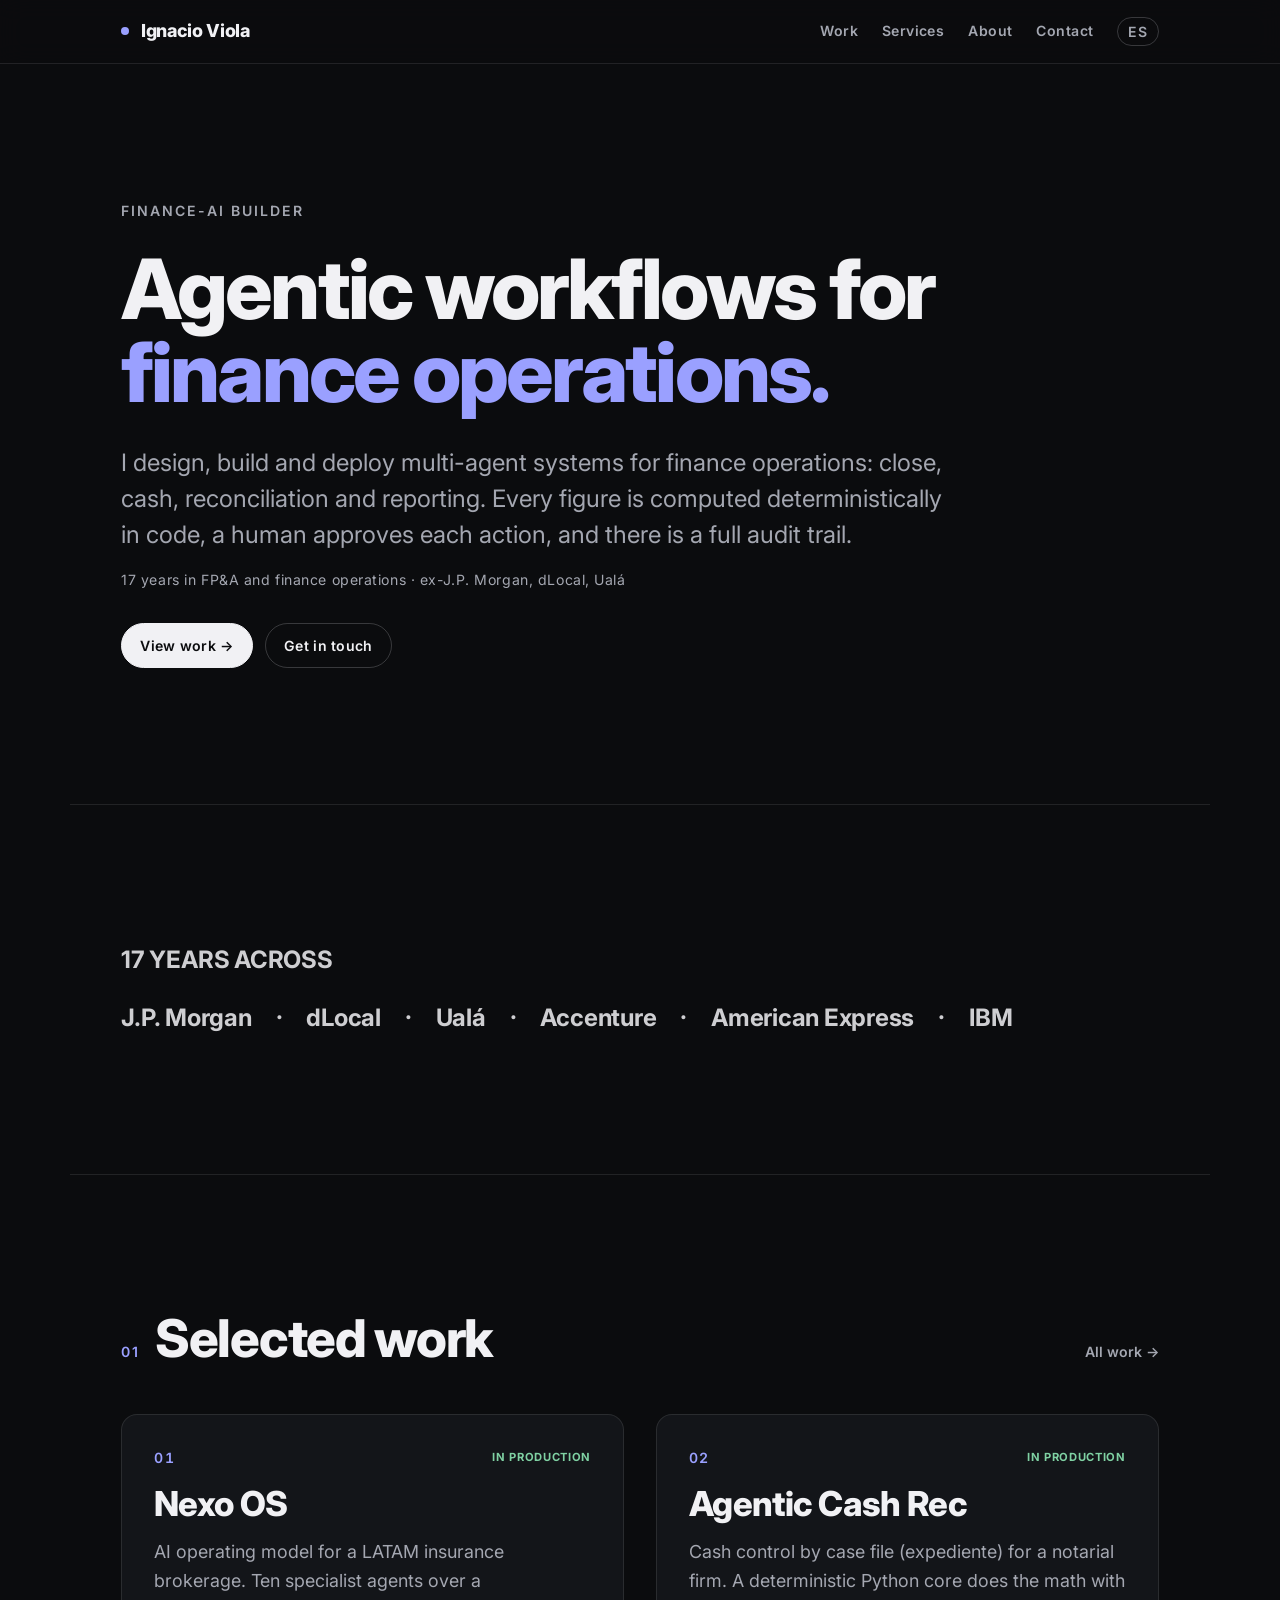
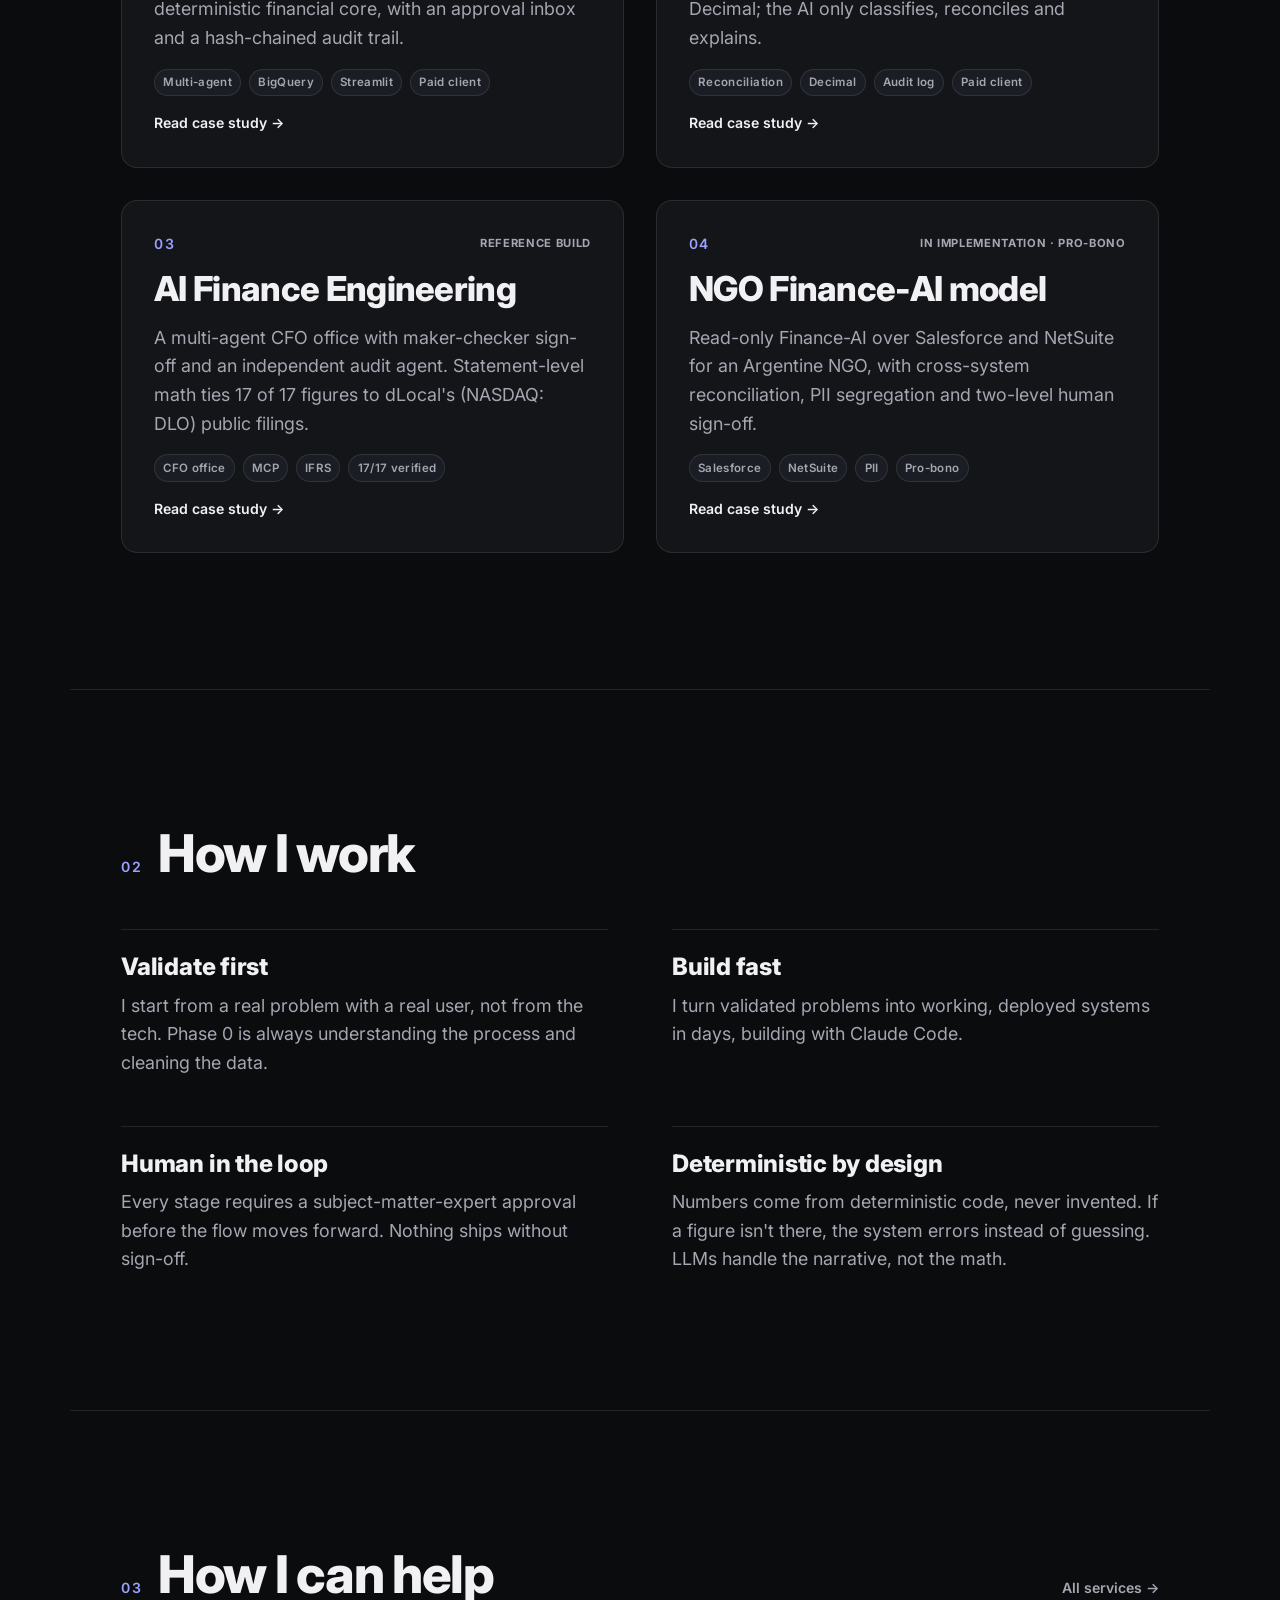
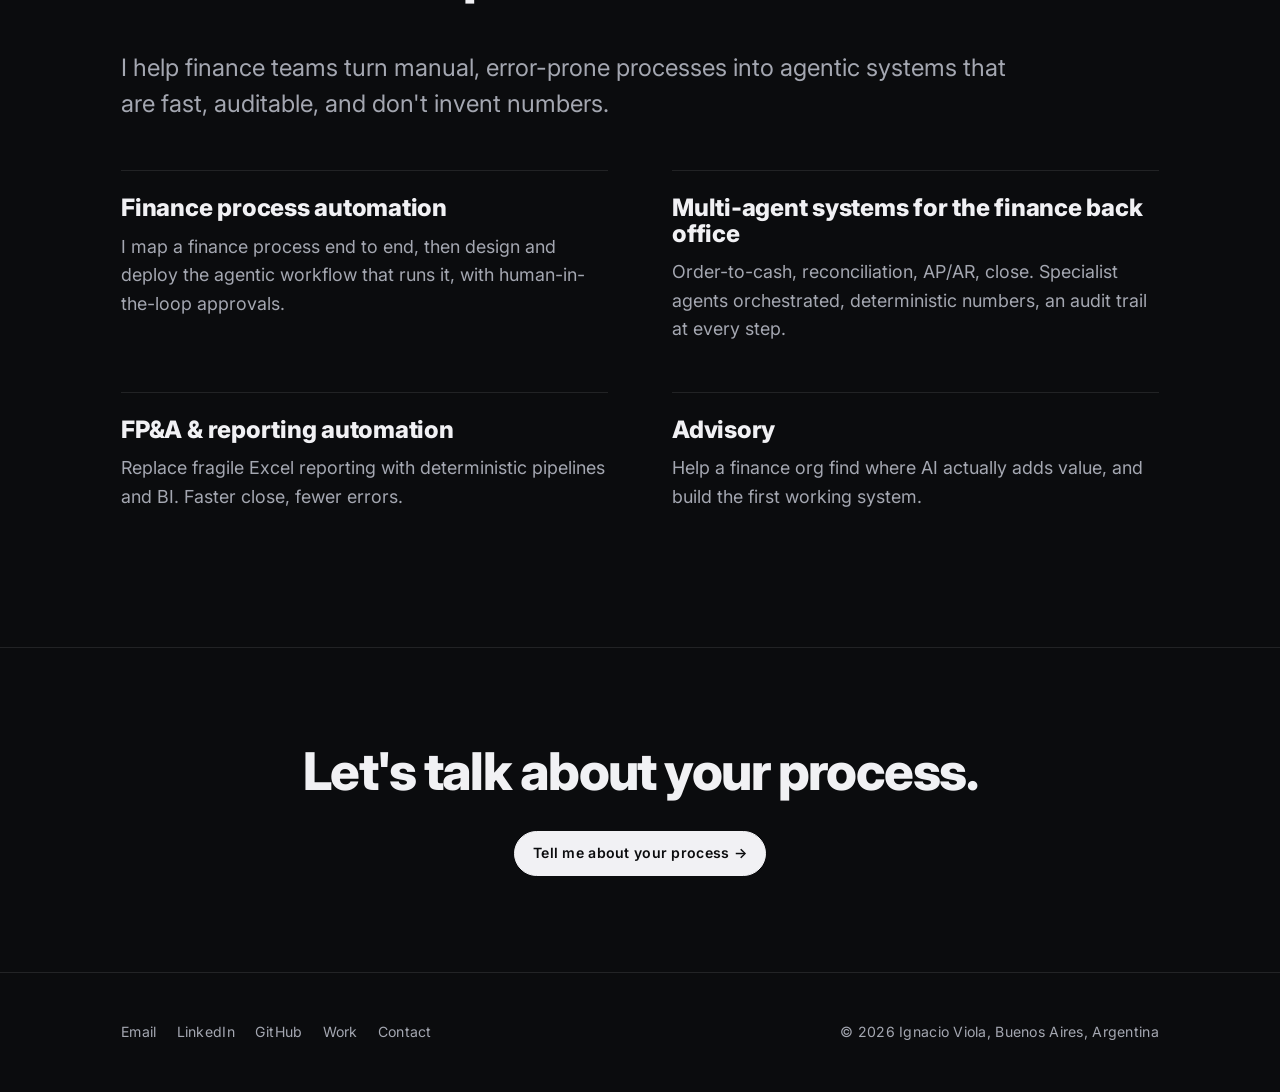
==== commit ec5d250f: "Remove em dashes site-wide; drop Buenos Aires/Remote from homepage hero" ====
--- a/index.html
+++ b/index.html
@@ -3,28 +3,28 @@
 <head>
 <meta charset="UTF-8">
 <meta name="viewport" content="width=device-width, initial-scale=1.0">
-<title>Ignacio Viola — Finance-AI Builder</title>
-<meta name="description" content="Ignacio Viola designs, builds and deploys multi-agent systems for finance operations — close, cash, reconciliation, reporting — with deterministic numbers, human approval on every action, and a full audit trail. 17 years in FP&A and finance ops. ex-J.P. Morgan, dLocal, Ualá.">
+<title>Ignacio Viola, Finance-AI Builder</title>
+<meta name="description" content="Ignacio Viola designs, builds and deploys multi-agent systems for finance operations, close, cash, reconciliation, reporting, with deterministic numbers, human approval on every action, and a full audit trail. 17 years in FP&A and finance ops. ex-J.P. Morgan, dLocal, Ualá.">
 <meta name="robots" content="index, follow">
 <meta name="theme-color" content="#0b0c0e">
 <script>document.documentElement.classList.add('js');</script>
-<!-- TODO: confirm final domain before launch (placeholder ignacioviola.com) -->
-<link rel="canonical" href="https://ignacioviola.com/">
+<!-- Live at finance-ai-ignacio-viola.netlify.app. If a custom domain is added, update canonical/OG URLs site-wide. -->
+<link rel="canonical" href="https://finance-ai-ignacio-viola.netlify.app/">
 <link rel="icon" type="image/svg+xml" href="favicon.svg">
 
 <meta property="og:type" content="website">
 <meta property="og:site_name" content="Ignacio Viola">
-<meta property="og:title" content="Ignacio Viola — Finance-AI Builder">
+<meta property="og:title" content="Ignacio Viola, Finance-AI Builder">
 <meta property="og:description" content="Multi-agent systems for finance operations. Deterministic numbers, human-in-the-loop, full audit trail. ex-J.P. Morgan, dLocal, Ualá.">
-<meta property="og:url" content="https://ignacioviola.com/">
+<meta property="og:url" content="https://finance-ai-ignacio-viola.netlify.app/">
 <!-- TODO: add real 1200x630 share image at imgs/og.jpg -->
-<meta property="og:image" content="https://ignacioviola.com/imgs/og.jpg">
+<meta property="og:image" content="https://finance-ai-ignacio-viola.netlify.app/imgs/og.jpg">
 <meta property="og:image:width" content="1200">
 <meta property="og:image:height" content="630">
 <meta name="twitter:card" content="summary_large_image">
-<meta name="twitter:title" content="Ignacio Viola — Finance-AI Builder">
+<meta name="twitter:title" content="Ignacio Viola, Finance-AI Builder">
 <meta name="twitter:description" content="Multi-agent systems for finance operations. Deterministic numbers, human-in-the-loop, full audit trail.">
-<meta name="twitter:image" content="https://ignacioviola.com/imgs/og.jpg">
+<meta name="twitter:image" content="https://finance-ai-ignacio-viola.netlify.app/imgs/og.jpg">
 
 <link rel="preconnect" href="https://fonts.googleapis.com">
 <link rel="preconnect" href="https://fonts.gstatic.com" crossorigin>
@@ -41,7 +41,7 @@
   "description": "Designs, builds and deploys multi-agent systems for finance operations with deterministic numbers, human-in-the-loop approval and full audit trails. 17 years in FP&A and finance operations.",
   "address": { "@type": "PostalAddress", "addressLocality": "Buenos Aires", "addressCountry": "AR" },
   "email": "mailto:ignacioviola1984@gmail.com",
-  "url": "https://ignacioviola.com/",
+  "url": "https://finance-ai-ignacio-viola.netlify.app/",
   "sameAs": [
     "https://www.linkedin.com/in/ignacioviola",
     "https://github.com/ignacioviola1984-spec"
@@ -81,12 +81,12 @@
       <span class="es">Flujos de trabajo agénticos para <span class="accent">operaciones financieras.</span></span>
     </h1>
     <p class="hero-sub">
-      <span class="en">I design, build and deploy multi-agent systems for finance — close, cash, reconciliation, reporting — where every figure is computed deterministically in code, a human approves each action, and there is a full audit trail.</span>
-      <span class="es">Diseño, construyo y despliego sistemas multiagente para finanzas — cierre, caja, conciliación, reporting — donde cada cifra se calcula de forma determinista en código, un humano aprueba cada acción y hay trazabilidad completa.</span>
+      <span class="en">I design, build and deploy multi-agent systems for finance operations: close, cash, reconciliation and reporting. Every figure is computed deterministically in code, a human approves each action, and there is a full audit trail.</span>
+      <span class="es">Diseño, construyo y despliego sistemas multiagente para operaciones financieras: cierre, caja, conciliación y reporting. Cada cifra se calcula de forma determinista en código, un humano aprueba cada acción y hay trazabilidad completa.</span>
     </p>
     <p class="hero-meta">
-      <span class="en">17 years in FP&amp;A and finance operations · ex-J.P.&nbsp;Morgan, dLocal, Ualá · Buenos Aires · Remote</span>
-      <span class="es">17 años en FP&amp;A y operaciones financieras · ex-J.P.&nbsp;Morgan, dLocal, Ualá · Buenos Aires · Remoto</span>
+      <span class="en">17 years in FP&amp;A and finance operations · ex-J.P.&nbsp;Morgan, dLocal, Ualá</span>
+      <span class="es">17 años en FP&amp;A y operaciones financieras · ex-J.P.&nbsp;Morgan, dLocal, Ualá</span>
     </p>
     <div class="hero-ctas">
       <a class="btn btn--solid" href="work.html"><span class="en">View work →</span><span class="es">Ver trabajo →</span></a>
@@ -252,7 +252,7 @@
       <a href="work.html"><span class="en">Work</span><span class="es">Trabajo</span></a>
       <a href="contact.html"><span class="en">Contact</span><span class="es">Contacto</span></a>
     </nav>
-    <div class="footer-meta">© 2026 Ignacio Viola — Buenos Aires, Argentina</div>
+    <div class="footer-meta">© 2026 Ignacio Viola, Buenos Aires, Argentina</div>
   </div>
 </footer>
 
--- a/styles.css
+++ b/styles.css
@@ -243,6 +243,11 @@
 .case-meta dt { font-size: var(--step--1); color: var(--accent); font-weight: 600; letter-spacing: 0.08em; text-transform: uppercase; margin-bottom: var(--space-2); }
 .case-meta dd { font-weight: 600; letter-spacing: -0.01em; }
 
+/* case study figure (demo screenshot) */
+.case-figure { margin: 0 0 var(--space-16); border: 1px solid var(--line); border-radius: var(--radius); overflow: hidden; background: var(--surface); }
+.case-figure img { width: 100%; height: auto; display: block; aspect-ratio: 2049 / 1281; object-fit: cover; }
+.case-figure figcaption { font-size: var(--step--1); color: var(--ink-muted); padding: var(--space-3) var(--space-5); border-top: 1px solid var(--line); }
+
 /* rich-text body for case studies */
 .prose { max-width: var(--measure); }
 .prose + .prose { margin-top: var(--space-12); }
